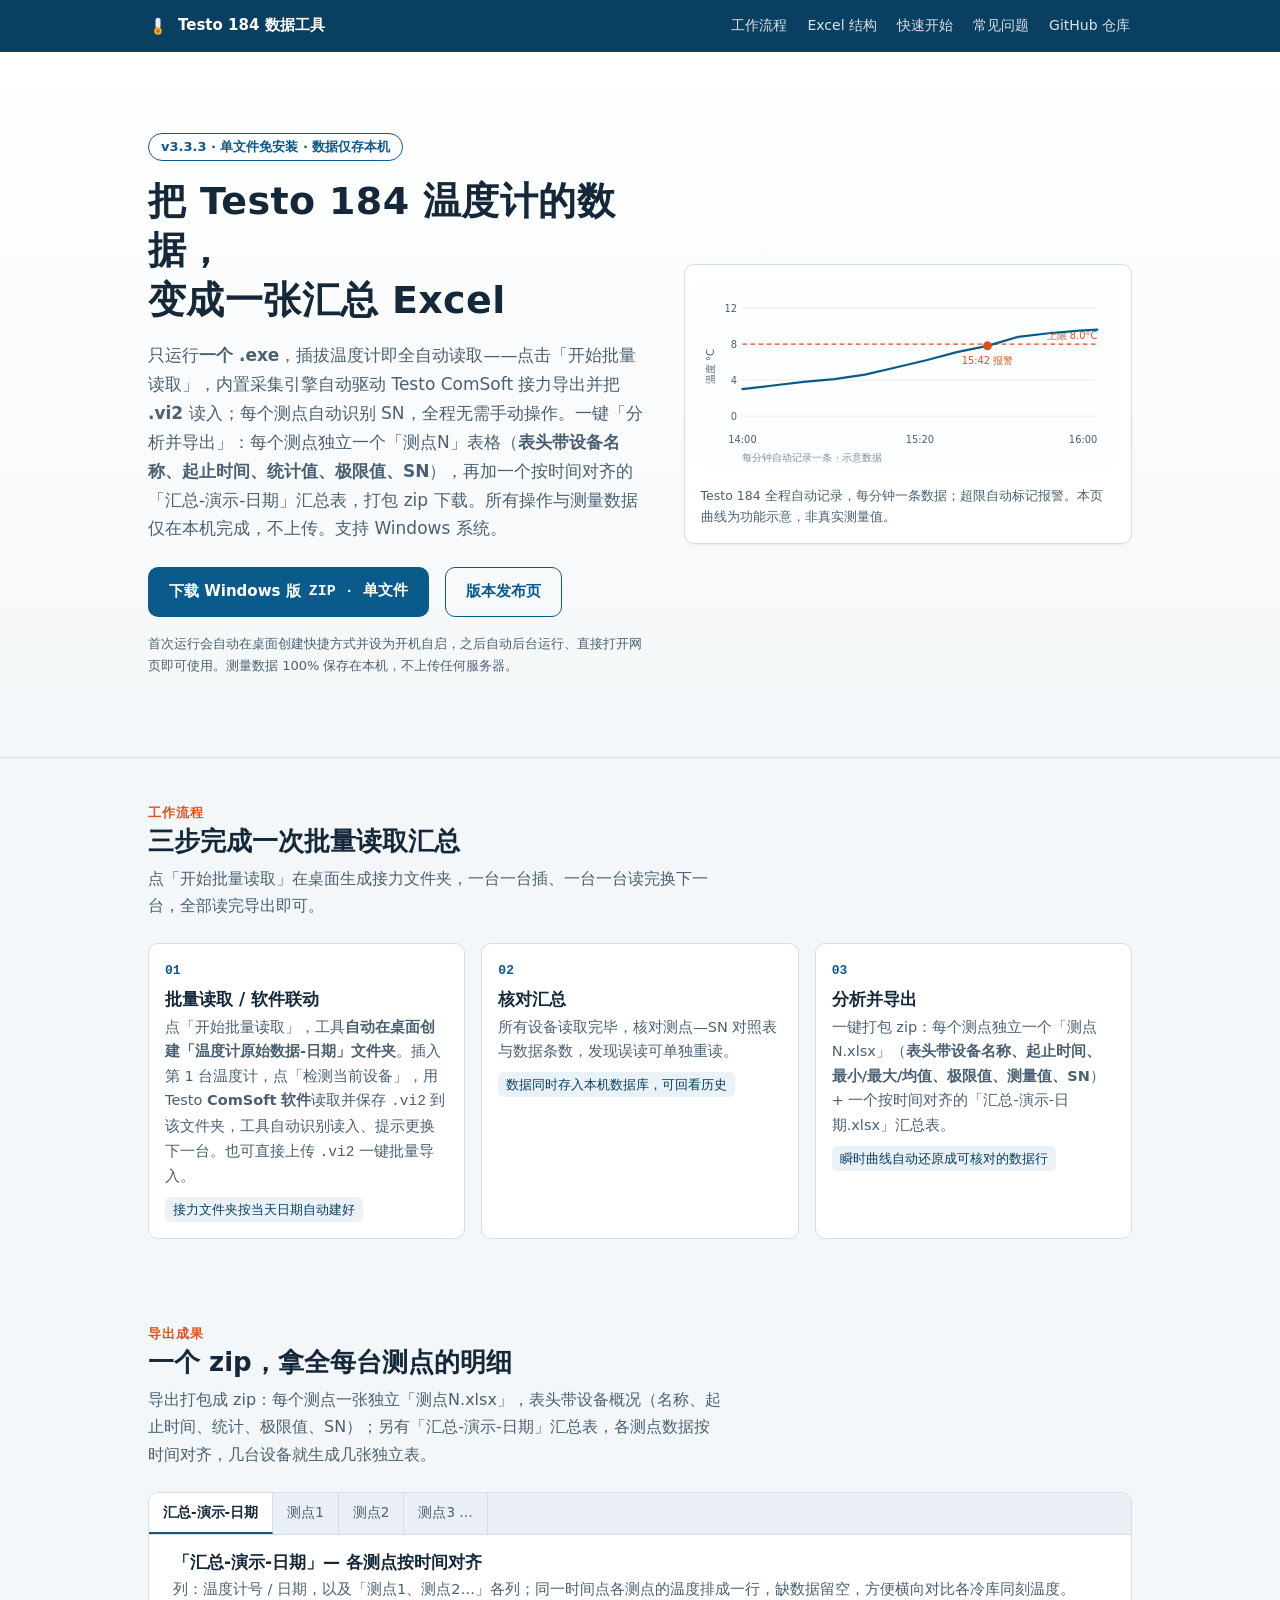
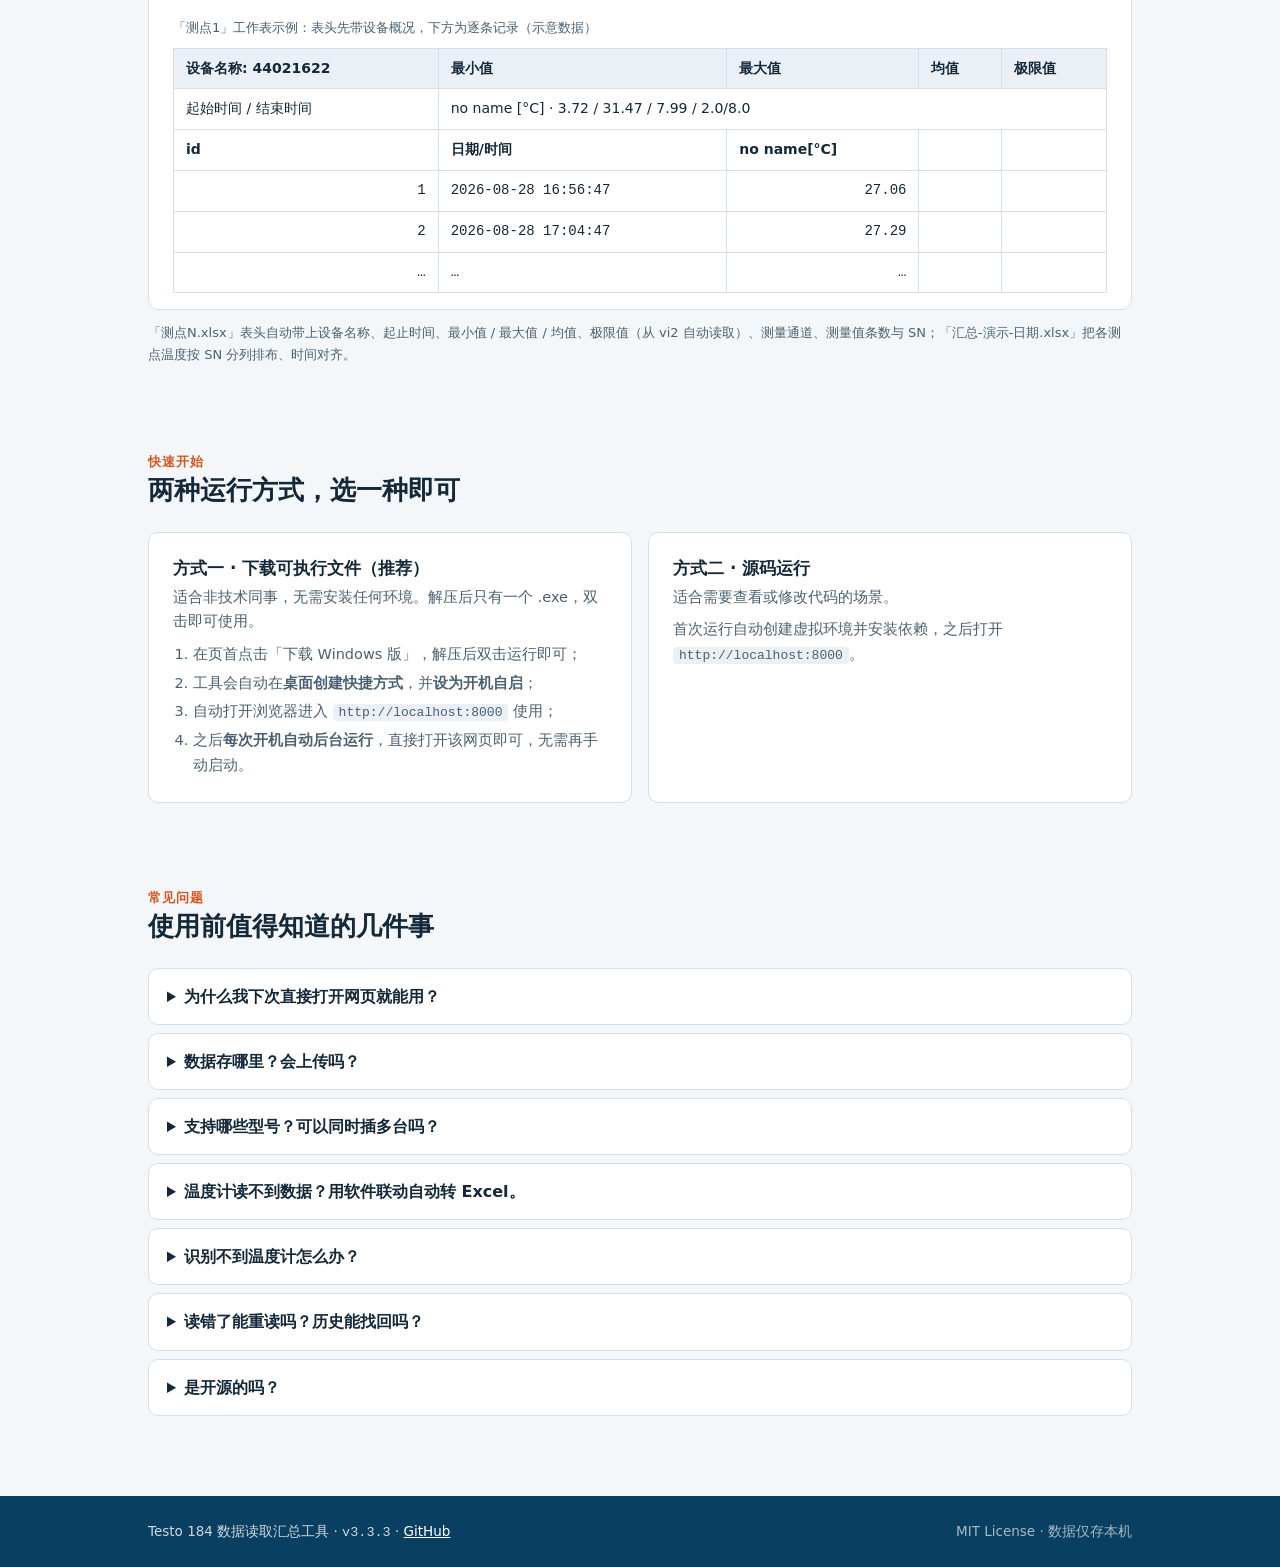
==== index.html @ 17f7fe5d "upd: 分享页 v3.3.3 修复自动读取列表为空" ====
<!doctype html>
<html lang="zh-CN">
<head>
<meta charset="UTF-8">
<meta name="viewport" content="width=device-width, initial-scale=1.0">
<title>Testo 184 数据读取汇总工具 · 下载与使用说明</title>
<style>
:root{
  --canvas:#F4F7F9;--surface:#FFFFFF;--ink:#14283A;--ink-2:#4A6072;--line:#D5DFE6;
  --brand:#0A5A8C;--brand-deep:#093F60;--accent:#D9531E;--on-brand:#FFFFFF;
  --mono:ui-monospace,SFMono-Regular,Menlo,Consolas,"Liberation Mono",monospace;
  --sans:system-ui,-apple-system,BlinkMacSystemFont,"Segoe UI","PingFang SC","Hiragino Sans GB","Microsoft YaHei",sans-serif;
  --radius:10px;--sp-1:8px;--sp-2:16px;--sp-3:24px;--sp-4:40px;
  --pad-x:clamp(16px,4vw,48px);--focus:#0A5A8C;
}
*{box-sizing:border-box}
html{scroll-behavior:smooth}
body{margin:0;background:var(--canvas);color:var(--ink);font-family:var(--sans);font-size:16px;line-height:1.7;-webkit-font-smoothing:antialiased;overflow-x:hidden}
a{color:var(--brand)}a:hover{color:var(--brand-deep)}
:focus-visible{outline:3px solid var(--focus);outline-offset:2px;border-radius:4px}
h1,h2,h3{line-height:1.3;margin:0}
h1{font-size:clamp(26px,4vw,38px);letter-spacing:.01em}
h2{font-size:clamp(20px,2.6vw,26px)}
h3{font-size:17px}
p{margin:0}
.num{font-variant-numeric:tabular-nums;font-family:var(--mono)}
.wrap{max-width:1080px;margin:0 auto;padding-left:var(--pad-x);padding-right:var(--pad-x)}
.topbar{background:var(--brand-deep);color:#fff}
.topbar .wrap{display:flex;align-items:center;justify-content:space-between;gap:var(--sp-2);padding-top:10px;padding-bottom:10px;flex-wrap:wrap}
.topbar .brand{display:flex;align-items:center;gap:10px;font-weight:700;font-size:15px}
.topbar nav{display:flex;gap:var(--sp-2);flex-wrap:wrap}
.topbar nav a{color:rgba(255,255,255,.85);text-decoration:none;font-size:14px;padding:4px 2px}
.topbar nav a:hover{color:#fff;text-decoration:underline}
.hero{background:linear-gradient(180deg,var(--surface),var(--canvas));border-bottom:1px solid var(--line)}
.hero .wrap{display:grid;grid-template-columns:minmax(0,1.05fr) minmax(0,.95fr);gap:var(--sp-4);align-items:center;padding-top:var(--sp-4);padding-bottom:var(--sp-4)}
.hero .tag{display:inline-block;font-size:13px;font-weight:600;color:var(--brand);border:1px solid var(--brand);border-radius:999px;padding:2px 12px;margin-bottom:var(--sp-2)}
.hero p.lead{color:var(--ink-2);font-size:17px;margin-top:var(--sp-2);max-width:34em}
.dl-row{display:flex;gap:var(--sp-2);flex-wrap:wrap;margin-top:var(--sp-3)}
.btn{display:inline-flex;align-items:center;gap:8px;text-decoration:none;font-weight:600;font-size:15px;border-radius:var(--radius);padding:11px 20px;border:1px solid transparent;transition:transform .15s ease,opacity .15s ease}
.btn:active{transform:translateY(1px)}
.btn-primary{background:var(--brand);color:#fff}.btn-primary:hover{background:var(--brand-deep);color:#fff}
.btn-ghost{border-color:var(--brand);color:var(--brand);background:transparent}.btn-ghost:hover{background:#E8F1F7}
.meta-note{margin-top:var(--sp-2);font-size:13px;color:var(--ink-2)}
.meta-note strong{color:var(--ink)}
figure.chart{margin:0;background:var(--surface);border:1px solid var(--line);border-radius:var(--radius);padding:var(--sp-2);box-shadow:0 1px 2px rgba(20,40,58,.06)}
figure.chart figcaption{font-size:12.5px;color:var(--ink-2);margin-top:6px}
section{padding-top:var(--sp-4);padding-bottom:var(--sp-4)}
.sec-head{max-width:36em;margin-bottom:var(--sp-3)}
.sec-head .kicker{font-size:13px;font-weight:700;letter-spacing:.08em;color:var(--accent);text-transform:uppercase}
.sec-head p{color:var(--ink-2);margin-top:6px}
.steps{display:grid;grid-template-columns:repeat(auto-fit,minmax(220px,1fr));gap:var(--sp-2);counter-reset:step}
.step{background:var(--surface);border:1px solid var(--line);border-radius:var(--radius);padding:var(--sp-2)}
.step::before{counter-increment:step;content:counter(step,decimal-leading-zero);font-family:var(--mono);font-size:13px;font-weight:700;color:var(--brand);display:block;margin-bottom:6px}
.step h3{margin-bottom:4px}.step p{font-size:14.5px;color:var(--ink-2)}
.step .hint{display:inline-block;margin-top:8px;font-size:12.5px;background:#EAF2F8;color:#093F60;border-radius:6px;padding:2px 8px}
.excel{background:var(--surface);border:1px solid var(--line);border-radius:var(--radius);overflow:hidden}
.excel .tabs{display:flex;flex-wrap:wrap;background:#EAF0F5;border-bottom:1px solid var(--line)}
.excel .tab{font-size:13.5px;padding:8px 14px;border-right:1px solid var(--line);color:var(--ink-2);white-space:nowrap}
.excel .tab.on{background:var(--surface);color:var(--ink);font-weight:700;border-bottom:2px solid var(--brand)}
.excel .body{padding:var(--sp-2) var(--sp-3);min-height:118px}
.excel .body h3{margin-bottom:4px}.excel .body p{font-size:14.5px;color:var(--ink-2)}
.tablewrap{overflow-x:auto;margin-top:var(--sp-2)}
table{border-collapse:collapse;width:100%;font-size:14px;background:var(--surface)}
caption{text-align:left;font-size:13px;color:var(--ink-2);padding-bottom:8px}
th,td{border:1px solid var(--line);padding:8px 12px;text-align:left;vertical-align:top}
thead th{background:#EAF0F5;font-weight:700}
td.n{font-family:var(--mono);font-variant-numeric:tabular-nums;text-align:right;white-space:nowrap}
tr.alarm td{background:#FDF1EA}
tr.alarm td.warn{color:var(--accent);font-weight:700}
.start{display:grid;grid-template-columns:repeat(auto-fit,minmax(300px,1fr));gap:var(--sp-2)}
.card{background:var(--surface);border:1px solid var(--line);border-radius:var(--radius);padding:var(--sp-3)}
.card h3{margin-bottom:6px}.card p{font-size:14.5px;color:var(--ink-2)}
.card ol{margin:var(--sp-1) 0 0;padding-left:20px;font-size:14.5px;color:var(--ink-2)}
.card ol li{margin-top:4px}
.card code{font-family:var(--mono);background:#EAF0F5;border-radius:4px;padding:1px 6px;font-size:13px}
pre{background:#0E2438;color:#DCE9F2;border-radius:8px;padding:14px 16px;font-family:var(--mono);font-size:13.5px;line-height:1.6;overflow-x:auto;margin:var(--sp-1) 0 0}
pre .c{color:#7FA3BC}pre .p{color:#F0B429}
details{background:var(--surface);border:1px solid var(--line);border-radius:var(--radius);margin-top:var(--sp-1)}
summary{cursor:pointer;font-weight:600;padding:14px 18px}
summary:hover{color:var(--brand)}
details[open] summary{border-bottom:1px solid var(--line)}
details .ans{padding:12px 18px 16px;font-size:14.5px;color:var(--ink-2)}
details .ans code{font-family:var(--mono);background:#EAF0F5;border-radius:4px;padding:1px 6px;font-size:13px}
footer{background:var(--brand-deep);color:rgba(255,255,255,.8);margin-top:var(--sp-4)}
footer .wrap{padding-top:var(--sp-3);padding-bottom:var(--sp-3);display:flex;justify-content:space-between;gap:var(--sp-2);flex-wrap:wrap;font-size:13.5px}
footer a{color:#fff}
footer .lic{opacity:.8}
@media (max-width:860px){.hero .wrap{grid-template-columns:1fr}figure.chart{order:-1}}
@media print{body{background:#fff}.topbar,footer{background:#fff;color:#000;border-bottom:1px solid #ccc}.topbar nav{display:none}.btn{border:1px solid #333;color:#000}pre{background:#f2f2f2;color:#000}a{color:#000;text-decoration:none}section{padding:12px 0}}
@media (prefers-reduced-motion:reduce){*{transition:none!important;scroll-behavior:auto!important}}
</style>
</head>
<body>

<header class="topbar">
  <div class="wrap">
    <div class="brand">
      <svg width="20" height="20" viewBox="0 0 24 24" fill="none" aria-hidden="true">
        <rect x="9" y="2" width="6" height="13" rx="3" fill="#fff" opacity=".9"/>
        <circle cx="12" cy="18" r="4.5" fill="#f0b429"/><circle cx="12" cy="18" r="2" fill="#d9531e"/>
      </svg>
      Testo 184 数据工具
    </div>
    <nav aria-label="页面导航">
      <a href="#workflow">工作流程</a><a href="#excel">Excel 结构</a><a href="#start">快速开始</a>
      <a href="#faq">常见问题</a>
      <a href="https://github.com/makacy-999/testo184-data-tool" target="_blank" rel="noopener noreferrer">GitHub 仓库</a>
    </nav>
  </div>
</header>

<main>
  <section class="hero" aria-labelledby="main-title">
    <div class="wrap">
      <div>
        <span class="tag">v3.3.3 · 单文件免安装 · 数据仅存本机</span>
        <h1 id="main-title">把 Testo 184 温度计的数据，<br>变成一张汇总 Excel</h1>
        <p class="lead">只运行<b>一个 .exe</b>，插拔温度计即全自动读取——点击「开始批量读取」，内置采集引擎自动驱动 Testo ComSoft 接力导出并把 <b>.vi2</b> 读入；每个测点自动识别 SN，全程无需手动操作。一键「分析并导出」：每个测点独立一个「测点N」表格（<b>表头带设备名称、起止时间、统计值、极限值、SN</b>），再加一个按时间对齐的「汇总-演示-日期」汇总表，打包 zip 下载。所有操作与测量数据仅在本机完成，不上传。支持 Windows 系统。</p>
        <div class="dl-row">
          <a class="btn btn-primary" href="https://github.com/makacy-999/testo184-data-tool/releases/download/v3.3.0/Testo184Tool-Windows-v3.3.3.zip" target="_blank" rel="noopener noreferrer">下载 Windows 版 <span class="num">ZIP · 单文件</span></a>
          <a class="btn btn-ghost" href="https://github.com/makacy-999/testo184-data-tool/releases/tag/v3.3.3" target="_blank" rel="noopener noreferrer">版本发布页</a>
        </div>
        <p class="meta-note">首次运行会自动在桌面创建快捷方式并设为开机自启，之后自动后台运行、直接打开网页即可使用。测量数据 100% 保存在本机，不上传任何服务器。</p>
      </div>
      <figure class="chart">
        <svg viewBox="0 0 460 210" width="100%" role="img" aria-labelledby="chart-t chart-d">
          <title id="chart-t">逐分钟温度记录示意曲线</title>
          <desc id="chart-d">示意图：温度计每分钟记录一条数据，曲线在 15:42 超过上限 8°C 触发报警标记。非真实测量数据。</desc>
          <rect x="0" y="0" width="460" height="210" fill="#FDFEFF" rx="8"/>
          <g stroke="#E3EBF1" stroke-width="1">
            <line x1="46" y1="30" x2="440" y2="30"/><line x1="46" y1="70" x2="440" y2="70"/>
            <line x1="46" y1="110" x2="440" y2="110"/><line x1="46" y1="150" x2="440" y2="150"/>
          </g>
          <line x1="46" y1="70" x2="440" y2="70" stroke="#D9531E" stroke-width="1.5" stroke-dasharray="5 4"/>
          <text x="440" y="64" font-size="11" fill="#D9531E" text-anchor="end">上限 8.0°C</text>
          <polyline fill="none" stroke="#0A5A8C" stroke-width="2.5" stroke-linejoin="round" stroke-linecap="round"
            points="46,120 80,116 114,112 148,109 182,104 216,96 250,88 284,79 318,72 352,62 386,58 420,55 440,54"/>
          <circle cx="318" cy="72" r="5" fill="#D9531E"/>
          <text x="318" y="92" font-size="11" fill="#D9531E" text-anchor="middle">15:42 报警</text>
          <g font-size="11" fill="#4A6072">
            <text x="40" y="34" text-anchor="end">12</text><text x="40" y="74" text-anchor="end">8</text>
            <text x="40" y="114" text-anchor="end">4</text><text x="40" y="154" text-anchor="end">0</text>
            <text x="46" y="180" text-anchor="middle">14:00</text>
            <text x="243" y="180" text-anchor="middle">15:20</text>
            <text x="440" y="180" text-anchor="end">16:00</text>
            <text x="14" y="95" transform="rotate(-90 14 95)" text-anchor="middle">温度 °C</text>
          </g>
          <text x="46" y="200" font-size="11.5" fill="#7A8FA0">每分钟自动记录一条 · 示意数据</text>
        </svg>
        <figcaption>Testo 184 全程自动记录，每分钟一条数据；超限自动标记报警。本页曲线为功能示意，非真实测量值。</figcaption>
      </figure>
    </div>
  </section>

  <section id="workflow" aria-labelledby="wf-title">
    <div class="wrap">
      <div class="sec-head">
        <span class="kicker">工作流程</span>
        <h2 id="wf-title">三步完成一次批量读取汇总</h2>
        <p>点「开始批量读取」在桌面生成接力文件夹，一台一台插、一台一台读完换下一台，全部读完导出即可。</p>
      </div>
      <div class="steps">
        <div class="step"><h3>批量读取 / 软件联动</h3><p>点「开始批量读取」，工具<b>自动在桌面创建「温度计原始数据-日期」文件夹</b>。插入第 1 台温度计，点「检测当前设备」，用 Testo <b>ComSoft 软件</b>读取并保存 <code>.vi2</code> 到该文件夹，工具自动识别读入、提示更换下一台。也可直接上传 <code>.vi2</code> 一键批量导入。</p><span class="hint">接力文件夹按当天日期自动建好</span></div>
        <div class="step"><h3>核对汇总</h3><p>所有设备读取完毕，核对测点—SN 对照表与数据条数，发现误读可单独重读。</p><span class="hint">数据同时存入本机数据库，可回看历史</span></div>
        <div class="step"><h3>分析并导出</h3><p>一键打包 zip：每个测点独立一个「测点N.xlsx」（<b>表头带设备名称、起止时间、最小/最大/均值、极限值、测量值、SN</b>）+ 一个按时间对齐的「汇总-演示-日期.xlsx」汇总表。</p><span class="hint">瞬时曲线自动还原成可核对的数据行</span></div>
      </div>
    </div>
  </section>

  <section id="excel" aria-labelledby="ex-title">
    <div class="wrap">
      <div class="sec-head">
        <span class="kicker">导出成果</span>
        <h2 id="ex-title">一个 zip，拿全每台测点的明细</h2>
        <p>导出打包成 zip：每个测点一张独立「测点N.xlsx」，表头带设备概况（名称、起止时间、统计、极限值、SN）；另有「汇总-演示-日期」汇总表，各测点数据按时间对齐，几台设备就生成几张独立表。</p>
      </div>
      <div class="excel">
        <div class="tabs" role="tablist" aria-label="导出结构示意">
          <span class="tab on">汇总-演示-日期</span><span class="tab">测点1</span><span class="tab">测点2</span><span class="tab">测点3 …</span>
        </div>
        <div class="body" aria-live="polite">
          <h3 id="sheet-desc">「汇总-演示-日期」— 各测点按时间对齐</h3>
          <p id="sheet-p">列：温度计号 / 日期，以及「测点1、测点2…」各列；同一时间点各测点的温度排成一行，缺数据留空，方便横向对比各冷库同刻温度。</p>
          <div class="tablewrap">
            <table>
              <caption>「测点1」工作表示例：表头先带设备概况，下方为逐条记录（示意数据）</caption>
              <thead><tr><th scope="col">设备名称: 44021622</th><th scope="col">最小值</th><th scope="col">最大值</th><th scope="col">均值</th><th scope="col">极限值</th></tr></thead>
              <tbody>
                <tr><td>起始时间 / 结束时间</td><td colspan="4">no name [°C] · 3.72 / 31.47 / 7.99 / 2.0/8.0</td></tr>
                <tr><th scope="col">id</th><th scope="col">日期/时间</th><th scope="col">no name[°C]</th><th></th><th></th></tr>
                <tr><td class="n">1</td><td class="num">2026-08-28 16:56:47</td><td class="n">27.06</td><td></td><td></td></tr>
                <tr><td class="n">2</td><td class="num">2026-08-28 17:04:47</td><td class="n">27.29</td><td></td><td></td></tr>
                <tr><td class="n">…</td><td class="num">…</td><td class="n">…</td><td></td><td></td></tr>
              </tbody>
            </table>
          </div>
        </div>
      </div>
      <p class="meta-note" style="margin-top:12px">「测点N.xlsx」表头自动带上设备名称、起止时间、最小值 / 最大值 / 均值、极限值（从 vi2 自动读取）、测量通道、测量值条数与 SN；「汇总-演示-日期.xlsx」把各测点温度按 SN 分列排布、时间对齐。</p>
    </div>
  </section>

  <section id="start" aria-labelledby="st-title">
    <div class="wrap">
      <div class="sec-head"><span class="kicker">快速开始</span><h2 id="st-title">两种运行方式，选一种即可</h2></div>
      <div class="start">
        <div class="card">
          <h3>方式一 · 下载可执行文件（推荐）</h3>
          <p>适合非技术同事，无需安装任何环境。解压后只有一个 .exe，双击即可使用。</p>
          <ol>
            <li>在页首点击「下载 Windows 版」，解压后双击运行即可；</li>
            <li>工具会自动在<b>桌面创建快捷方式</b>，并<b>设为开机自启</b>；</li>
            <li>自动打开浏览器进入 <code>http://localhost:8000</code> 使用；</li>
            <li>之后<b>每次开机自动后台运行</b>，直接打开该网页即可，无需再手动启动。</li>
          </ol>
        </div>
        <div class="card">
          <h3>方式二 · 源码运行</h3>
          <p>适合需要查看或修改代码的场景。</p>
          
          <p style="margin-top:8px">首次运行自动创建虚拟环境并安装依赖，之后打开 <code>http://localhost:8000</code>。</p>
        </div>
      </div>
    </div>
  </section>

  <section id="faq" aria-labelledby="faq-title">
    <div class="wrap">
      <div class="sec-head"><span class="kicker">常见问题</span><h2 id="faq-title">使用前值得知道的几件事</h2></div>
      <details><summary>为什么我下次直接打开网页就能用？</summary><div class="ans">首次双击运行时，工具会自动在你的<b>桌面创建快捷方式</b>，并<b>注册为开机自启</b>。之后每次开机它都在后台自动运行（不弹窗、不干扰），你只需在浏览器打开 <code>http://localhost:8000</code> 就能直接使用，无需再手动启动。若想彻底停用自启，在桌面图标右键 → 打开所在位置删除，再到「任务管理器 → 启动」里禁用该项即可。</div></details>
      <details><summary>数据存哪里？会上传吗？</summary><div class="ans">全部保存在你电脑上的本地数据库（程序目录的 <code>data</code> 子目录），不经过任何服务器。导出的 Excel 也只生成在本机，由你自己分发。</div></details>
      <details><summary>支持哪些型号？可以同时插多台吗？</summary><div class="ans">当前版本针对 <strong>Testo 184</strong> 系列设计。读取方式为逐台插入：插一台读一台，读完提示更换下一台——这样测点与设备 SN 的对应关系最可靠，也避免 USB Hub 供电不足导致读数失败。</div></details>
      <details><summary>温度计读不到数据？用软件联动自动转 Excel。</summary><div class="ans">部分 Testo 184 固件的完整数据需官方软件读取。工具已内置<b>全自动采集</b>：点「开始批量读取」（若尚未设置，首次先点「⚙ 设置 Comfort Software 路径」选择电脑上的 <code>cc4.exe</code>），工具便在内置后台自动驱动 Testo ComSoft 接力导出 <code>.vi2</code>；此后你只需<b>依次插拔每一台温度计</b>，工具每隔几秒自动扫描接力文件夹，把新导出的测点自动读入（自动识别 SN、极限值、采样间隔、起止时间），无需任何手动操作。插完所有温度计，点「进入下一环节 → 分析导出」即可得到 Excel。也可直接把温度计 U 盘或本机的 <code>.vi2</code> 文件批量上传导入；导出时每个测点独立一张「测点N」表，表头自动带设备概况与极限值。</div></details>
<details><summary>识别不到温度计怎么办？</summary><div class="ans">点击「扫描 USB 设备」前先确认设备指示灯亮起；如仍无法识别，换个 USB 口或转接头再扫。接入后系统会把设备识别为一个移动磁盘。</div></details>
      <details><summary>读错了能重读吗？历史能找回吗？</summary><div class="ans">可以。读取确认前可放弃重插；确认后发现错误，可在会话中删除该测点重读。所有历史会话保存在本机数据库，打开应用即可切换查看。</div></details>
      <details><summary>是开源的吗？</summary><div class="ans">是，采用 MIT 协议开源，源码与更新发布在 <a href="https://github.com/makacy-999/testo184-data-tool" target="_blank" rel="noopener noreferrer">GitHub 仓库</a>。</div></details>
    </div>
  </section>
</main>

<footer>
  <div class="wrap">
    <div>Testo 184 数据读取汇总工具 · <span class="num">v3.3.3</span> · <a href="https://github.com/makacy-999/testo184-data-tool" target="_blank" rel="noopener noreferrer">GitHub</a></div>
    <div class="lic">MIT License · 数据仅存本机</div>
  </div>
</footer>

<script>
(function(){try{
  document.querySelectorAll('a[href^="#"]').forEach(function(a){a.addEventListener('click',function(e){var id=this.getAttribute('href').slice(1),t=document.getElementById(id);if(t){e.preventDefault();t.scrollIntoView({behavior:'smooth',block:'start'});}});});
  var desc={
    '汇总-演示-日期':['「汇总-演示-日期」— 各测点按时间对齐','列：温度计号 / 日期，以及「测点1、测点2…」各列；同一时间点各测点温度排成一行，缺数据留空，方便横向对比。'],
    '测点1':['「测点1.xlsx」— 该设备的记录表','表头带设备名称、起止时间、最小/最大/均值、极限值、测量通道、测量值、SN；下方是逐条 id + 日期/时间 + 温度记录。'],
    '测点2':['「测点2.xlsx」— 与测点1 结构完全一致','每台设备一张独立表，发现数据这段时间与批号对应一目了然。'],
    '测点3 …':['测点数量不限','有几个 .vi2 文件就生成几张独立表，表名按「测点N」自动命名。']
  };
  var tabs=document.querySelectorAll('.excel .tab'),h=document.getElementById('sheet-desc'),p=document.getElementById('sheet-p');
  tabs.forEach(function(t){t.style.cursor='pointer';t.addEventListener('click',function(){var d=desc[t.textContent.trim()];if(!d||!h||!p)return;tabs.forEach(function(x){x.classList.remove('on');});t.classList.add('on');h.textContent=d[0];p.textContent=d[1];});});
}catch(e){}})();
</script>
</body>
</html>
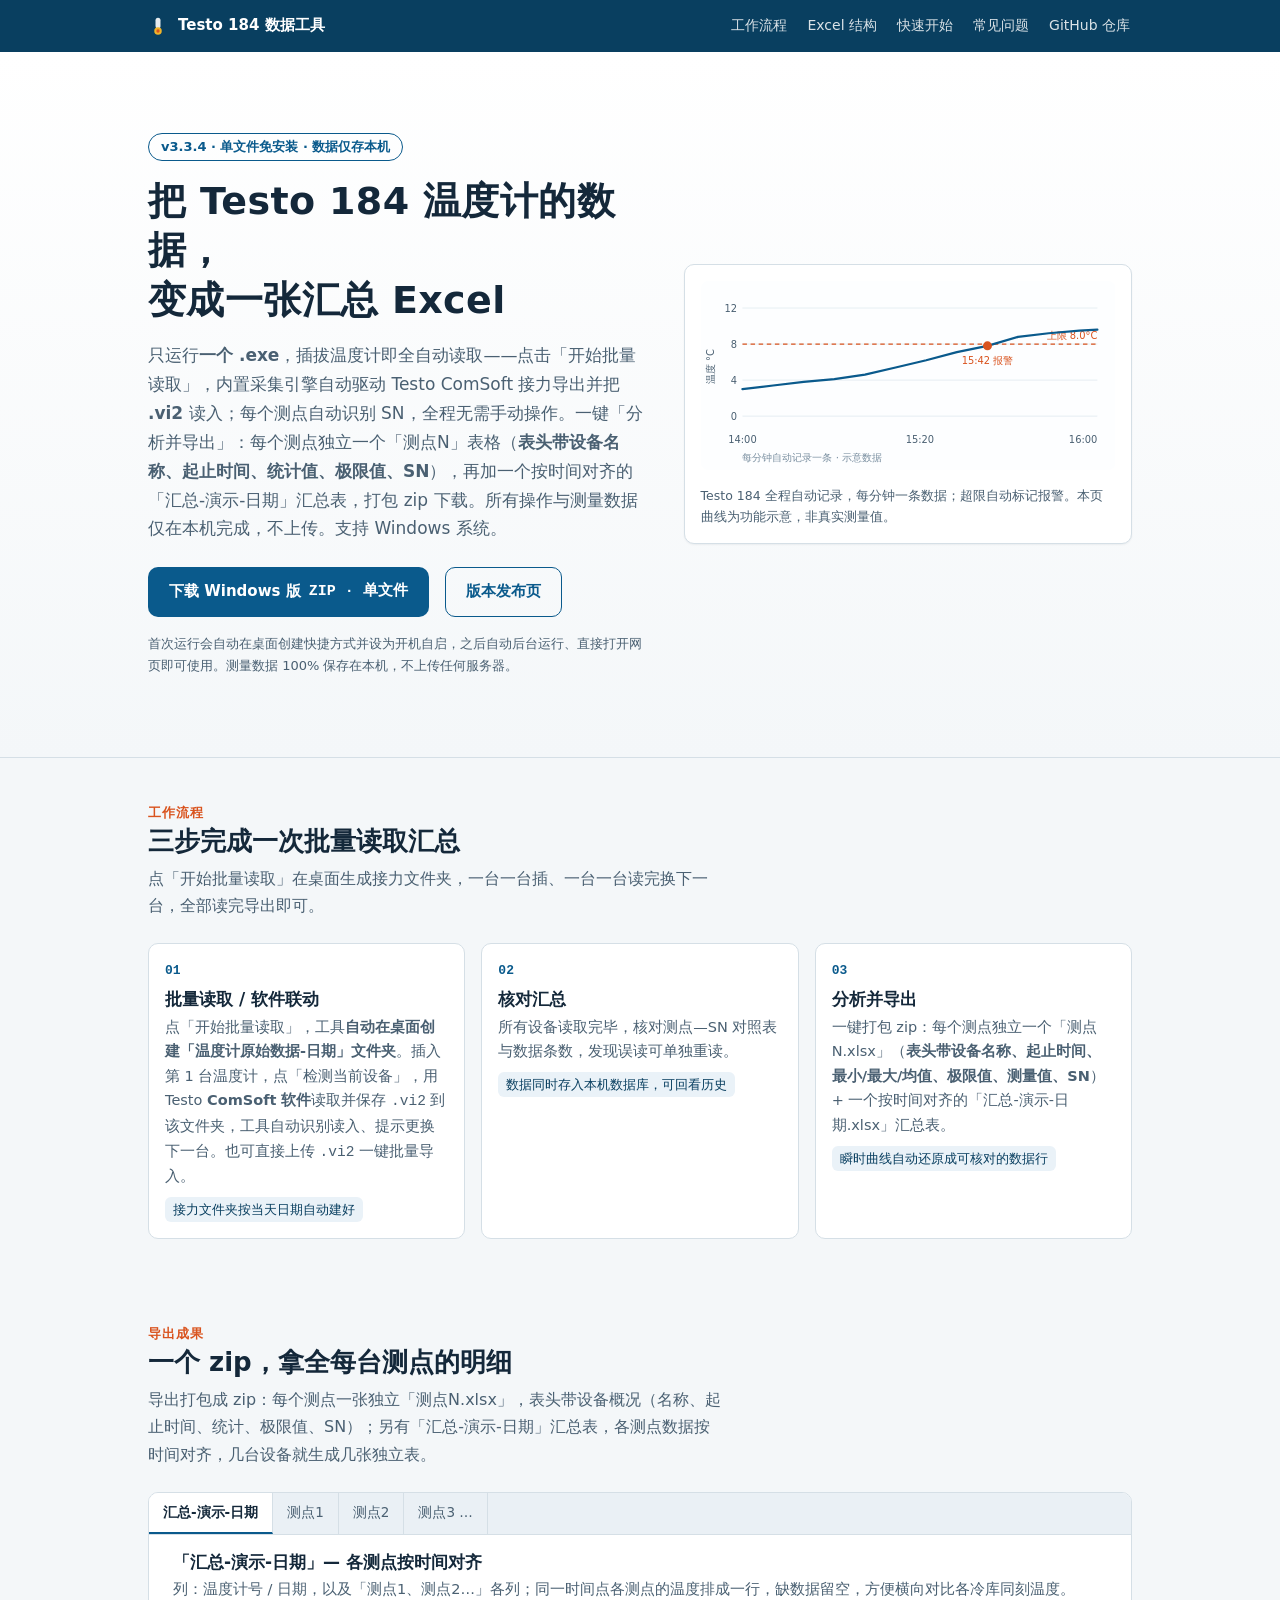
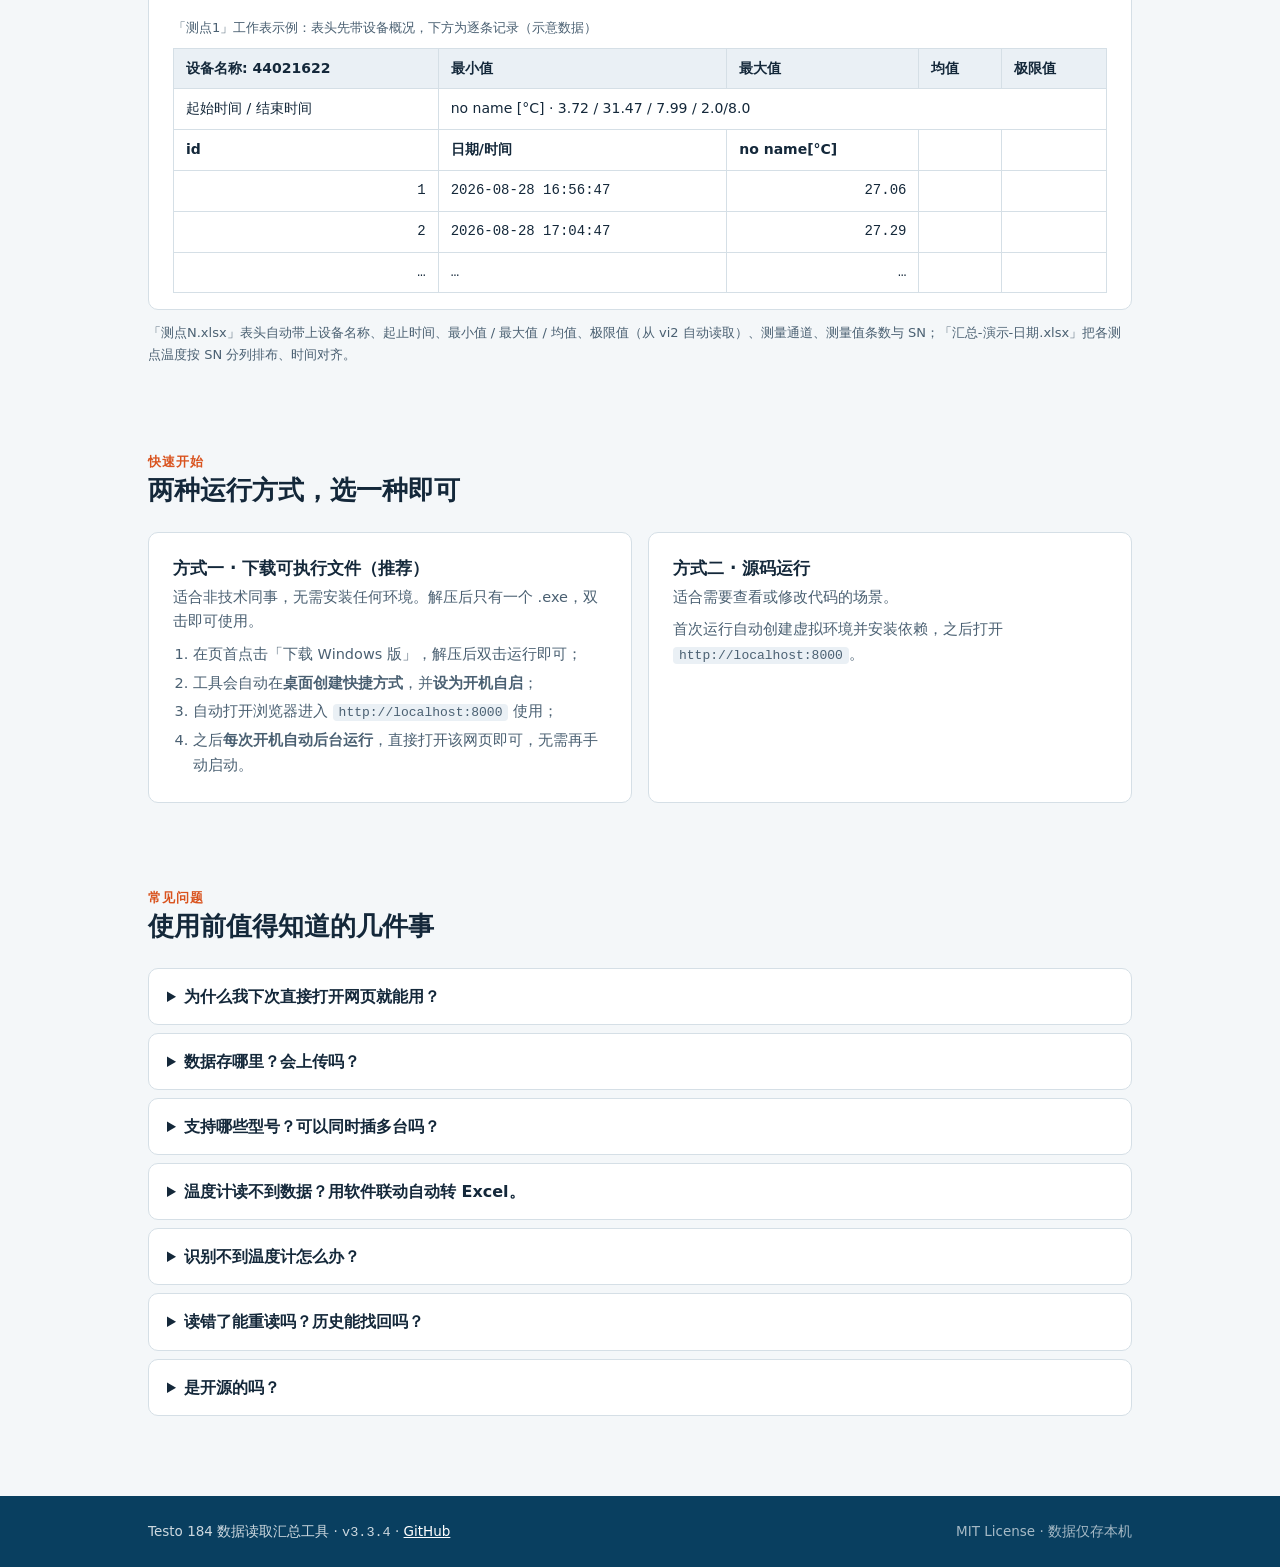
==== commit f29daaf8: "upd: 分享页 v3.3.4 修复采集引擎UIA依赖" ====
--- a/index.html
+++ b/index.html
@@ -113,12 +113,12 @@
   <section class="hero" aria-labelledby="main-title">
     <div class="wrap">
       <div>
-        <span class="tag">v3.3.3 · 单文件免安装 · 数据仅存本机</span>
+        <span class="tag">v3.3.4 · 单文件免安装 · 数据仅存本机</span>
         <h1 id="main-title">把 Testo 184 温度计的数据，<br>变成一张汇总 Excel</h1>
         <p class="lead">只运行<b>一个 .exe</b>，插拔温度计即全自动读取——点击「开始批量读取」，内置采集引擎自动驱动 Testo ComSoft 接力导出并把 <b>.vi2</b> 读入；每个测点自动识别 SN，全程无需手动操作。一键「分析并导出」：每个测点独立一个「测点N」表格（<b>表头带设备名称、起止时间、统计值、极限值、SN</b>），再加一个按时间对齐的「汇总-演示-日期」汇总表，打包 zip 下载。所有操作与测量数据仅在本机完成，不上传。支持 Windows 系统。</p>
         <div class="dl-row">
-          <a class="btn btn-primary" href="https://github.com/makacy-999/testo184-data-tool/releases/download/v3.3.0/Testo184Tool-Windows-v3.3.3.zip" target="_blank" rel="noopener noreferrer">下载 Windows 版 <span class="num">ZIP · 单文件</span></a>
-          <a class="btn btn-ghost" href="https://github.com/makacy-999/testo184-data-tool/releases/tag/v3.3.3" target="_blank" rel="noopener noreferrer">版本发布页</a>
+          <a class="btn btn-primary" href="https://github.com/makacy-999/testo184-data-tool/releases/download/v3.3.0/Testo184Tool-Windows-v3.3.4.zip" target="_blank" rel="noopener noreferrer">下载 Windows 版 <span class="num">ZIP · 单文件</span></a>
+          <a class="btn btn-ghost" href="https://github.com/makacy-999/testo184-data-tool/releases/tag/v3.3.4" target="_blank" rel="noopener noreferrer">版本发布页</a>
         </div>
         <p class="meta-note">首次运行会自动在桌面创建快捷方式并设为开机自启，之后自动后台运行、直接打开网页即可使用。测量数据 100% 保存在本机，不上传任何服务器。</p>
       </div>
@@ -240,7 +240,7 @@
 
 <footer>
   <div class="wrap">
-    <div>Testo 184 数据读取汇总工具 · <span class="num">v3.3.3</span> · <a href="https://github.com/makacy-999/testo184-data-tool" target="_blank" rel="noopener noreferrer">GitHub</a></div>
+    <div>Testo 184 数据读取汇总工具 · <span class="num">v3.3.4</span> · <a href="https://github.com/makacy-999/testo184-data-tool" target="_blank" rel="noopener noreferrer">GitHub</a></div>
     <div class="lic">MIT License · 数据仅存本机</div>
   </div>
 </footer>
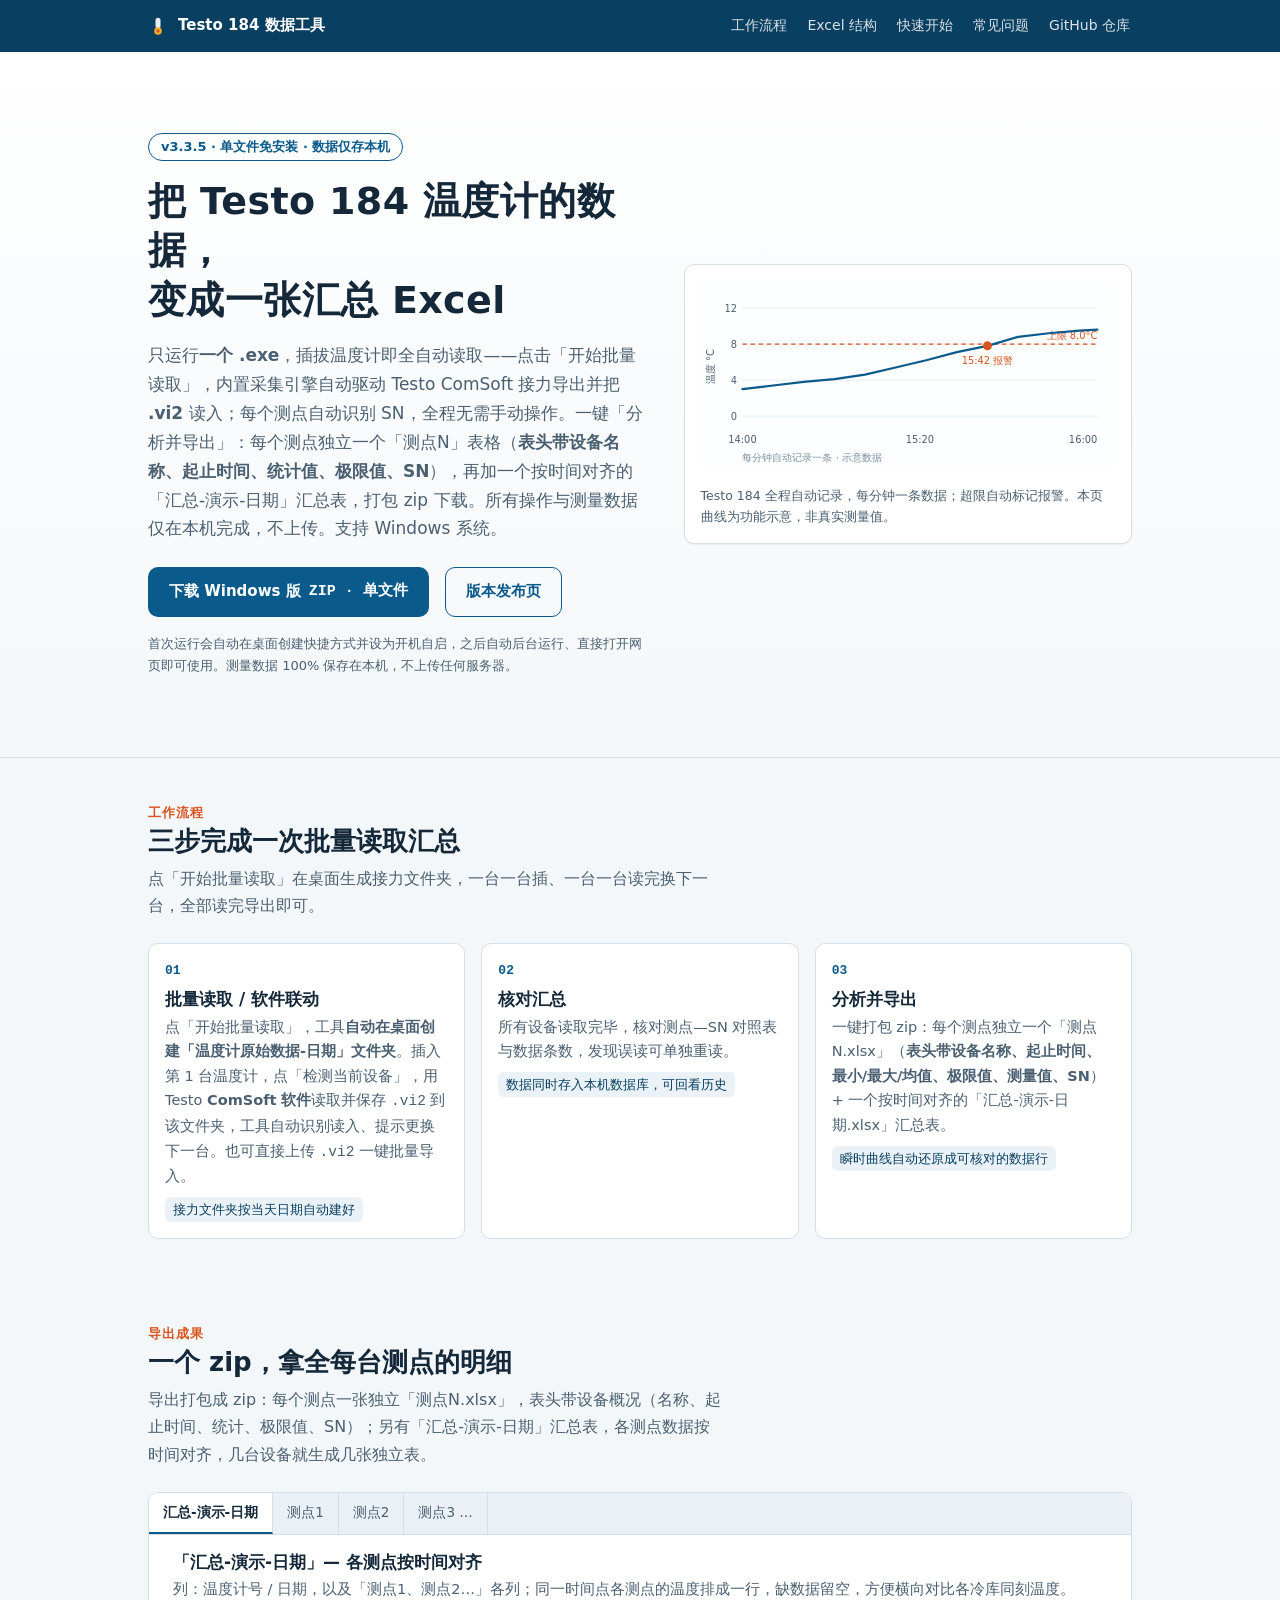
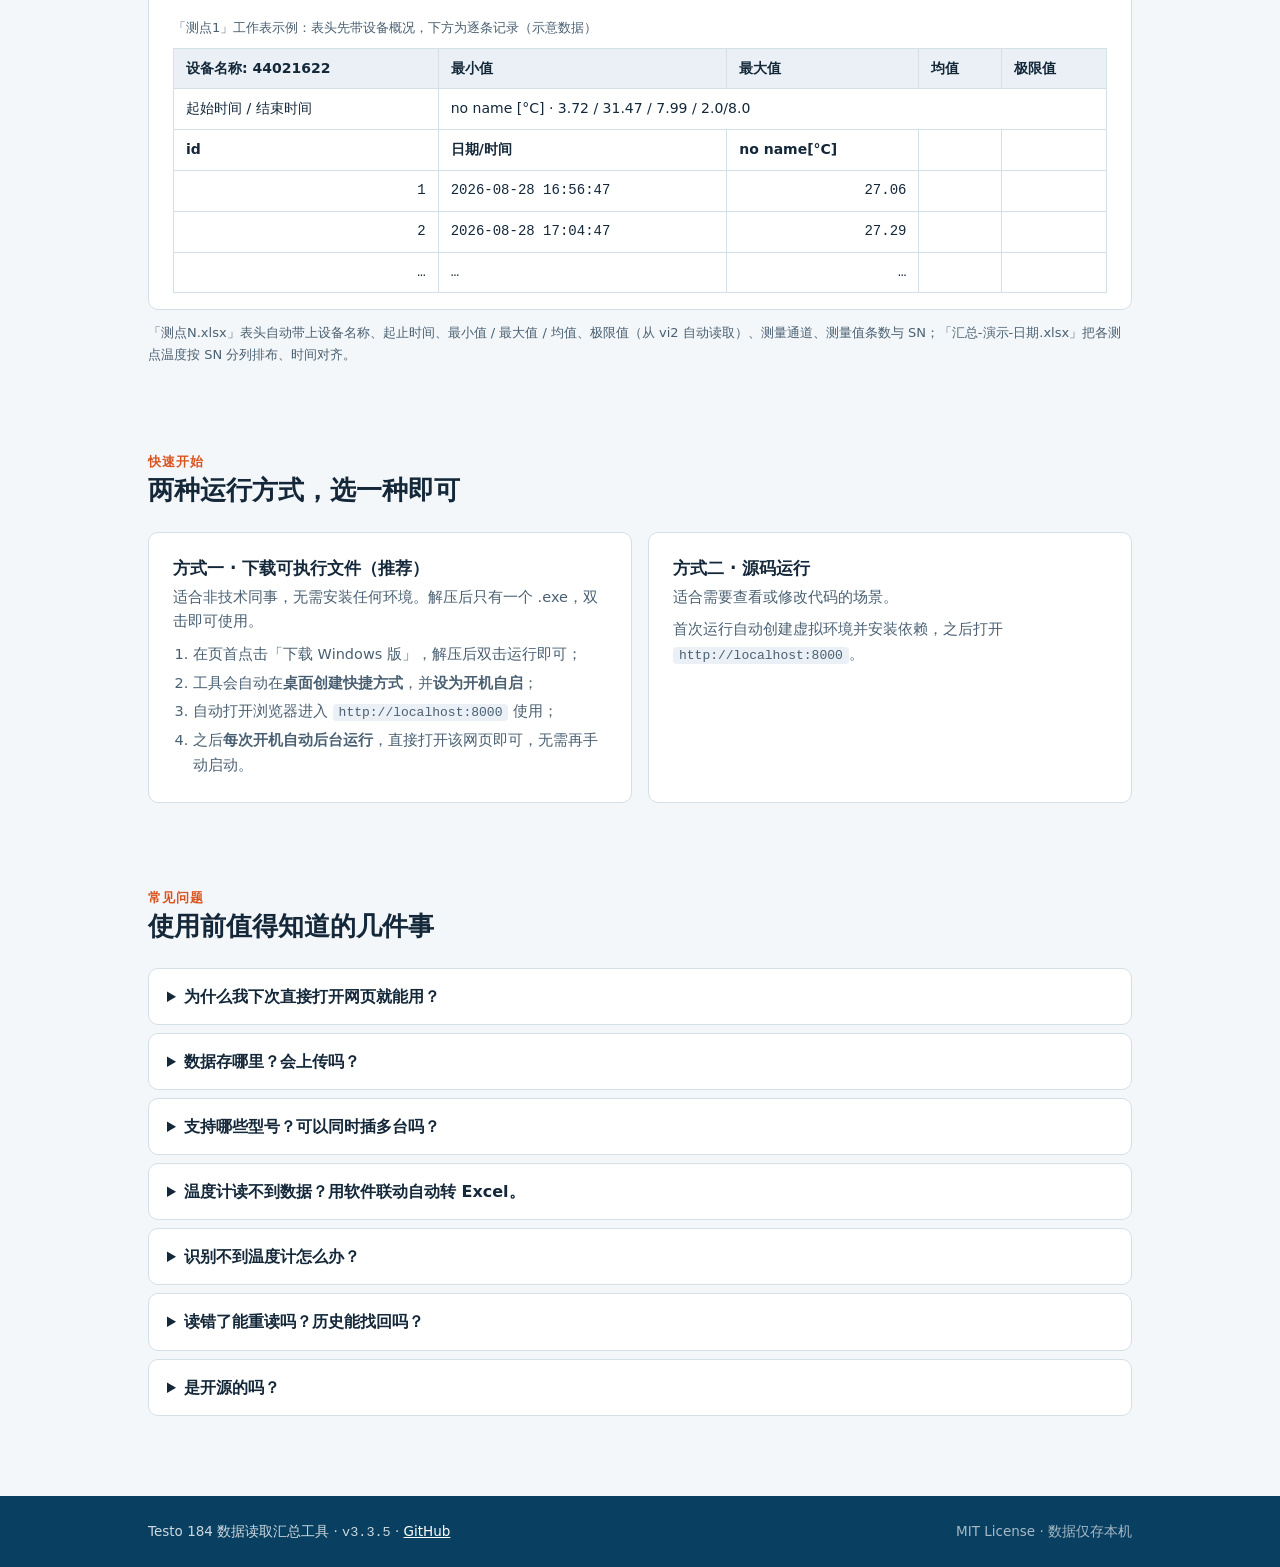
==== commit e5735c50: "upd: 分享页 v3.3.5 ComSoft最小化运行" ====
--- a/index.html
+++ b/index.html
@@ -113,12 +113,12 @@
   <section class="hero" aria-labelledby="main-title">
     <div class="wrap">
       <div>
-        <span class="tag">v3.3.4 · 单文件免安装 · 数据仅存本机</span>
+        <span class="tag">v3.3.5 · 单文件免安装 · 数据仅存本机</span>
         <h1 id="main-title">把 Testo 184 温度计的数据，<br>变成一张汇总 Excel</h1>
         <p class="lead">只运行<b>一个 .exe</b>，插拔温度计即全自动读取——点击「开始批量读取」，内置采集引擎自动驱动 Testo ComSoft 接力导出并把 <b>.vi2</b> 读入；每个测点自动识别 SN，全程无需手动操作。一键「分析并导出」：每个测点独立一个「测点N」表格（<b>表头带设备名称、起止时间、统计值、极限值、SN</b>），再加一个按时间对齐的「汇总-演示-日期」汇总表，打包 zip 下载。所有操作与测量数据仅在本机完成，不上传。支持 Windows 系统。</p>
         <div class="dl-row">
-          <a class="btn btn-primary" href="https://github.com/makacy-999/testo184-data-tool/releases/download/v3.3.0/Testo184Tool-Windows-v3.3.4.zip" target="_blank" rel="noopener noreferrer">下载 Windows 版 <span class="num">ZIP · 单文件</span></a>
-          <a class="btn btn-ghost" href="https://github.com/makacy-999/testo184-data-tool/releases/tag/v3.3.4" target="_blank" rel="noopener noreferrer">版本发布页</a>
+          <a class="btn btn-primary" href="https://github.com/makacy-999/testo184-data-tool/releases/download/v3.3.0/Testo184Tool-Windows-v3.3.5.zip" target="_blank" rel="noopener noreferrer">下载 Windows 版 <span class="num">ZIP · 单文件</span></a>
+          <a class="btn btn-ghost" href="https://github.com/makacy-999/testo184-data-tool/releases/tag/v3.3.5" target="_blank" rel="noopener noreferrer">版本发布页</a>
         </div>
         <p class="meta-note">首次运行会自动在桌面创建快捷方式并设为开机自启，之后自动后台运行、直接打开网页即可使用。测量数据 100% 保存在本机，不上传任何服务器。</p>
       </div>
@@ -240,7 +240,7 @@
 
 <footer>
   <div class="wrap">
-    <div>Testo 184 数据读取汇总工具 · <span class="num">v3.3.4</span> · <a href="https://github.com/makacy-999/testo184-data-tool" target="_blank" rel="noopener noreferrer">GitHub</a></div>
+    <div>Testo 184 数据读取汇总工具 · <span class="num">v3.3.5</span> · <a href="https://github.com/makacy-999/testo184-data-tool" target="_blank" rel="noopener noreferrer">GitHub</a></div>
     <div class="lic">MIT License · 数据仅存本机</div>
   </div>
 </footer>
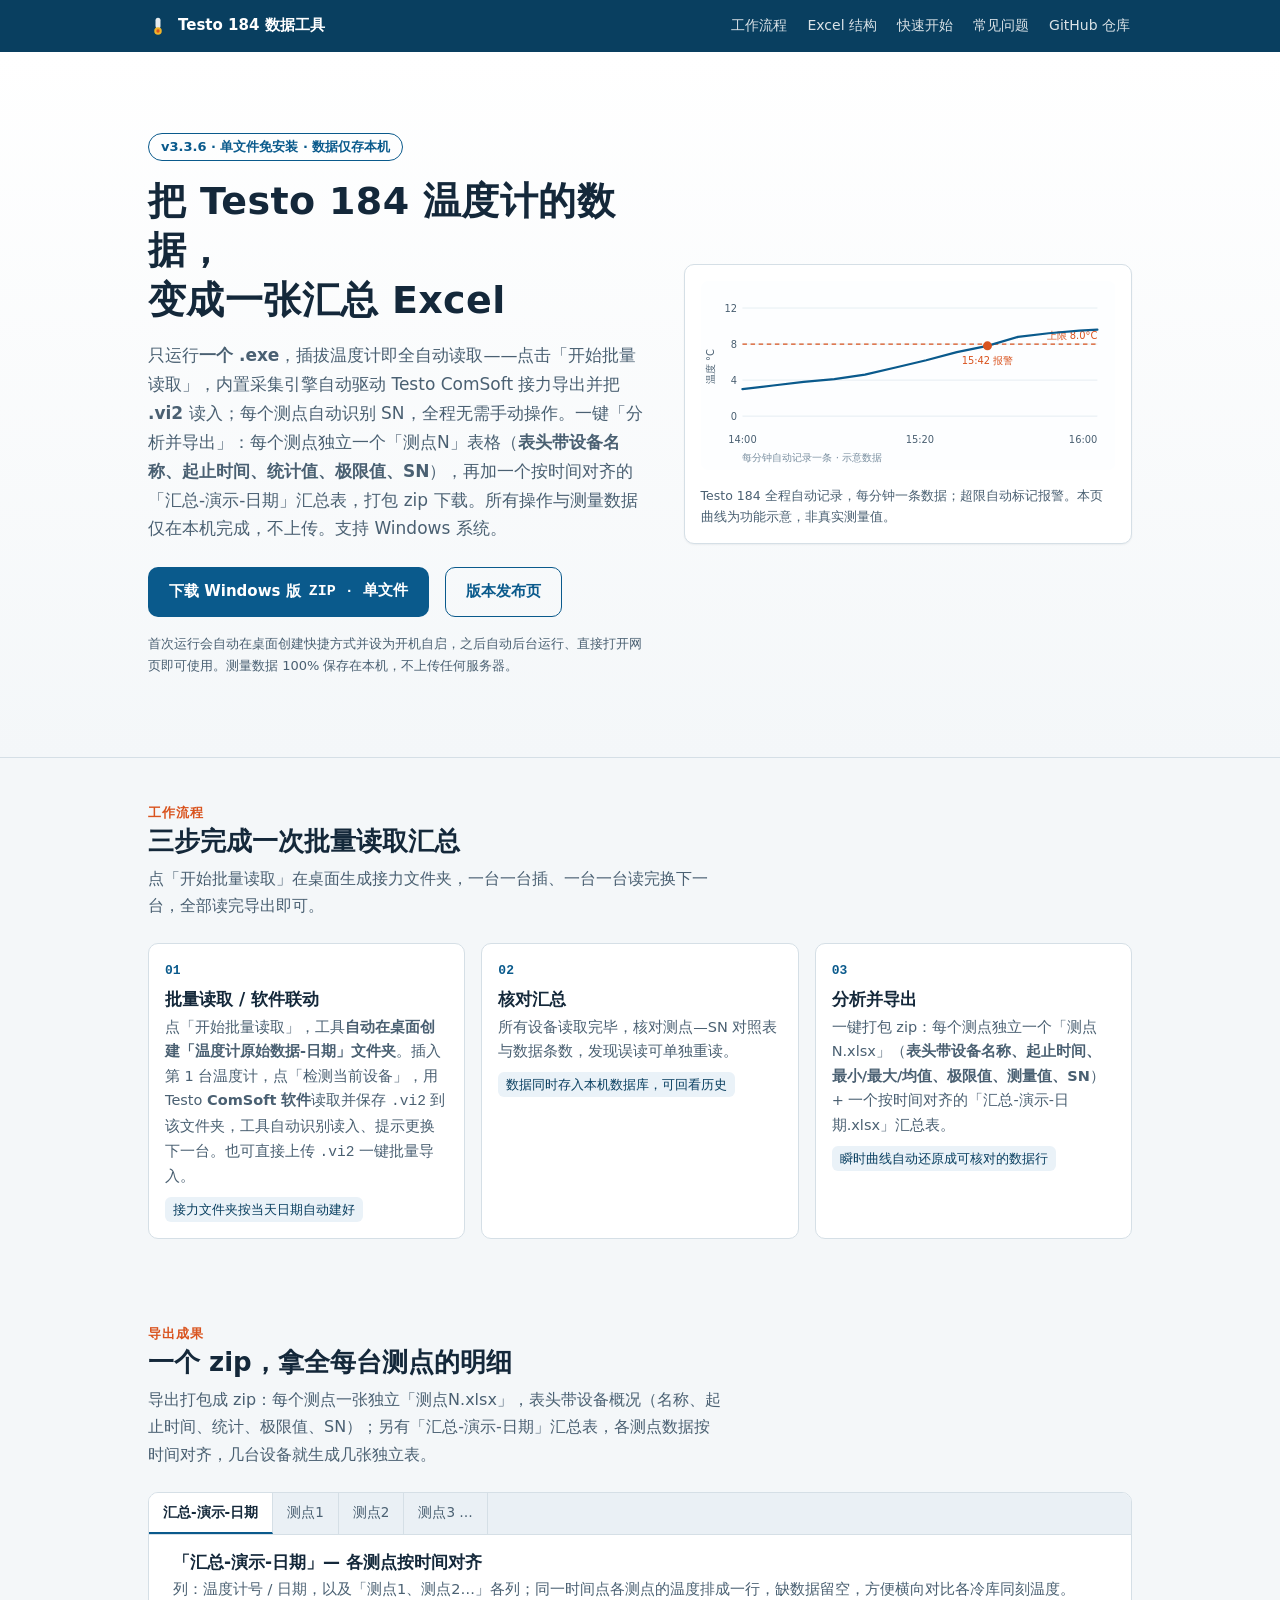
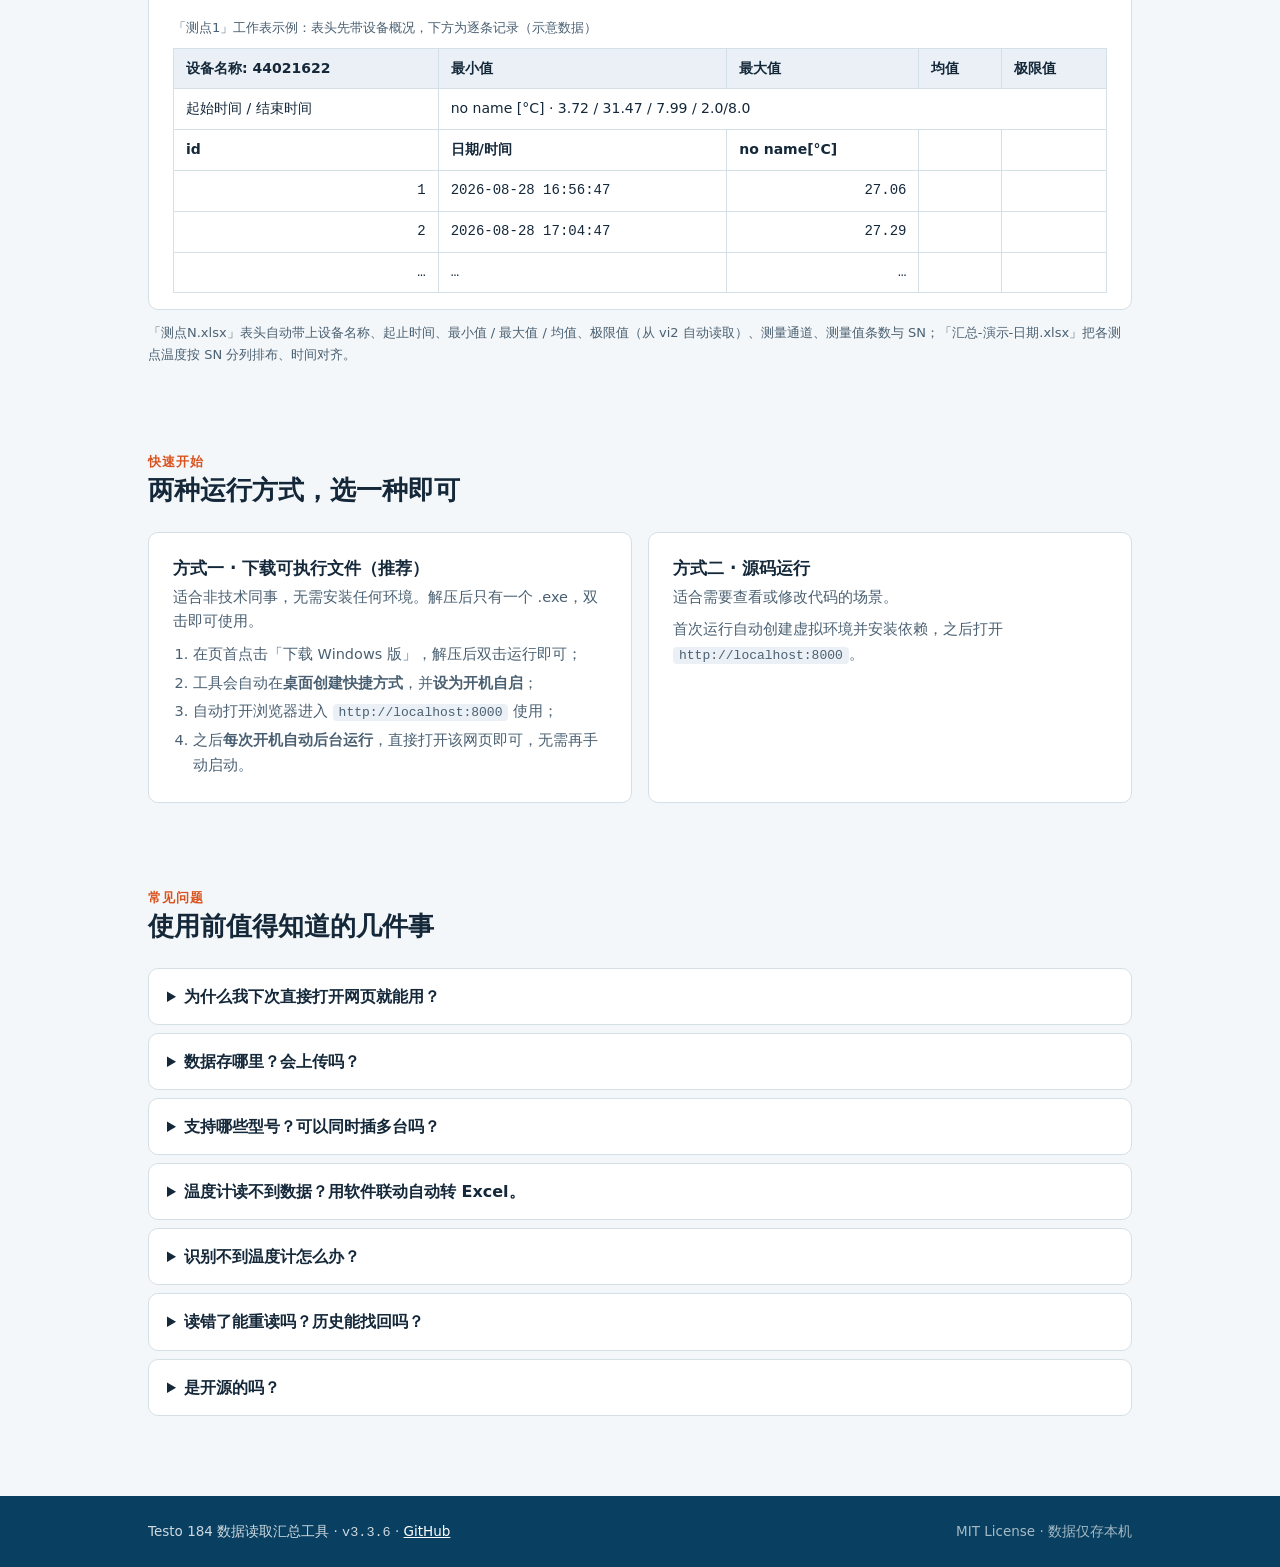
==== commit 308bda27: "v3.3.6 分享页更新" ====
--- a/index.html
+++ b/index.html
@@ -113,12 +113,12 @@
   <section class="hero" aria-labelledby="main-title">
     <div class="wrap">
       <div>
-        <span class="tag">v3.3.5 · 单文件免安装 · 数据仅存本机</span>
+        <span class="tag">v3.3.6 · 单文件免安装 · 数据仅存本机</span>
         <h1 id="main-title">把 Testo 184 温度计的数据，<br>变成一张汇总 Excel</h1>
         <p class="lead">只运行<b>一个 .exe</b>，插拔温度计即全自动读取——点击「开始批量读取」，内置采集引擎自动驱动 Testo ComSoft 接力导出并把 <b>.vi2</b> 读入；每个测点自动识别 SN，全程无需手动操作。一键「分析并导出」：每个测点独立一个「测点N」表格（<b>表头带设备名称、起止时间、统计值、极限值、SN</b>），再加一个按时间对齐的「汇总-演示-日期」汇总表，打包 zip 下载。所有操作与测量数据仅在本机完成，不上传。支持 Windows 系统。</p>
         <div class="dl-row">
-          <a class="btn btn-primary" href="https://github.com/makacy-999/testo184-data-tool/releases/download/v3.3.0/Testo184Tool-Windows-v3.3.5.zip" target="_blank" rel="noopener noreferrer">下载 Windows 版 <span class="num">ZIP · 单文件</span></a>
-          <a class="btn btn-ghost" href="https://github.com/makacy-999/testo184-data-tool/releases/tag/v3.3.5" target="_blank" rel="noopener noreferrer">版本发布页</a>
+          <a class="btn btn-primary" href="https://github.com/makacy-999/testo184-data-tool/releases/download/v3.3.0/Testo184Tool-Windows-v3.3.6.zip" target="_blank" rel="noopener noreferrer">下载 Windows 版 <span class="num">ZIP · 单文件</span></a>
+          <a class="btn btn-ghost" href="https://github.com/makacy-999/testo184-data-tool/releases/tag/v3.3.6" target="_blank" rel="noopener noreferrer">版本发布页</a>
         </div>
         <p class="meta-note">首次运行会自动在桌面创建快捷方式并设为开机自启，之后自动后台运行、直接打开网页即可使用。测量数据 100% 保存在本机，不上传任何服务器。</p>
       </div>
@@ -240,7 +240,7 @@
 
 <footer>
   <div class="wrap">
-    <div>Testo 184 数据读取汇总工具 · <span class="num">v3.3.5</span> · <a href="https://github.com/makacy-999/testo184-data-tool" target="_blank" rel="noopener noreferrer">GitHub</a></div>
+    <div>Testo 184 数据读取汇总工具 · <span class="num">v3.3.6</span> · <a href="https://github.com/makacy-999/testo184-data-tool" target="_blank" rel="noopener noreferrer">GitHub</a></div>
     <div class="lic">MIT License · 数据仅存本机</div>
   </div>
 </footer>
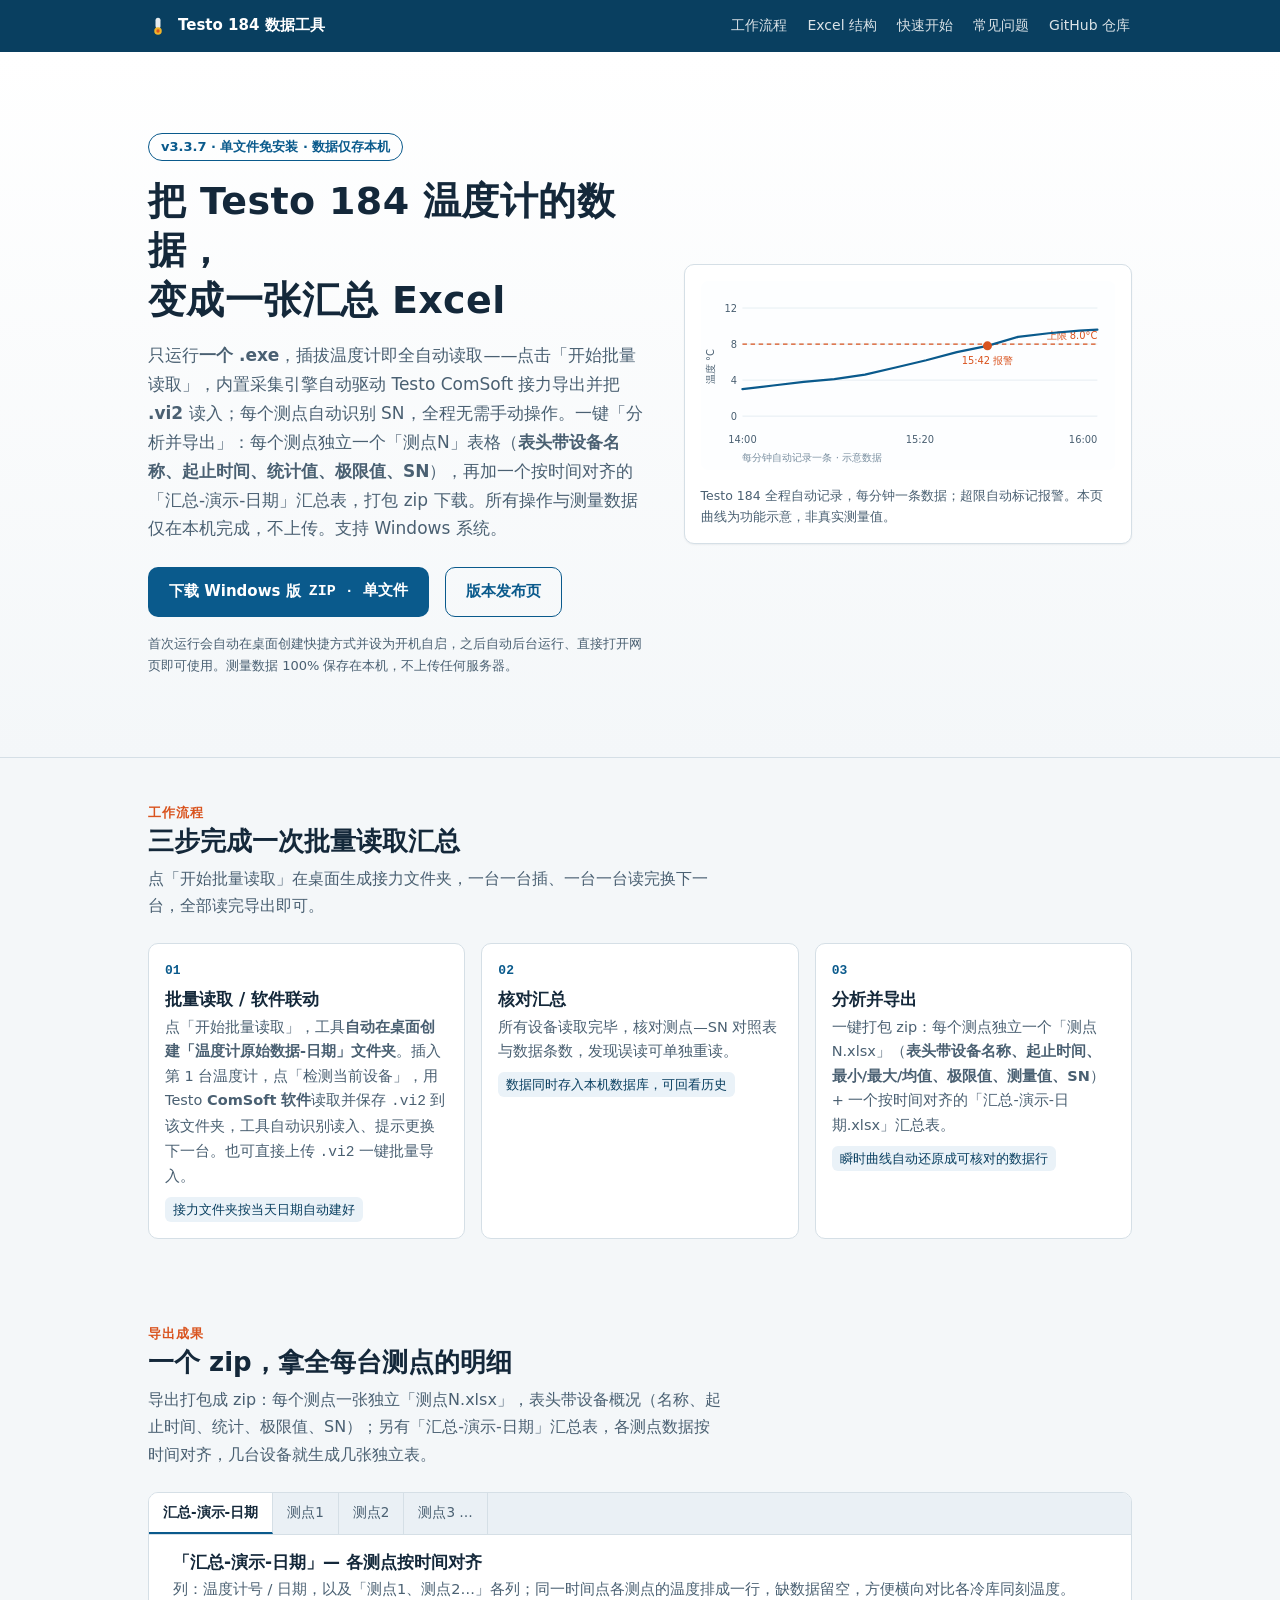
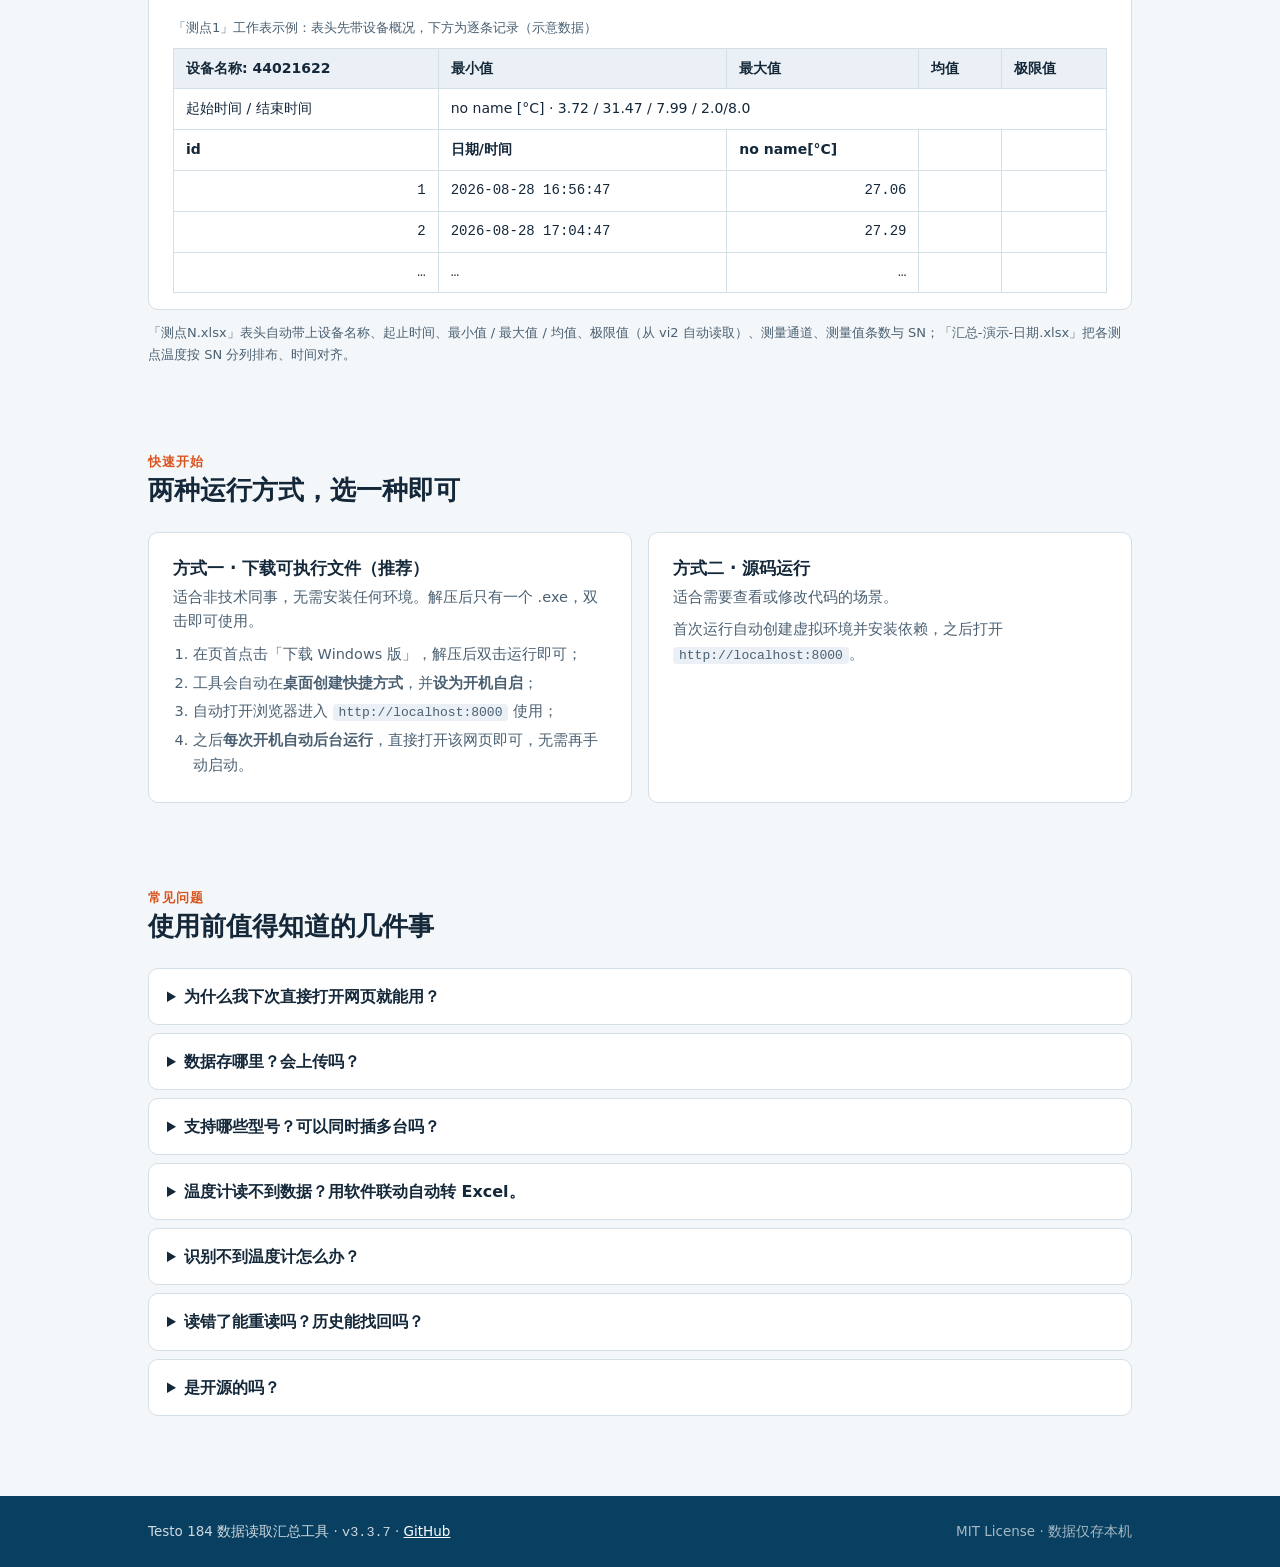
==== commit 20458c61: "v3.3.7 分享页" ====
--- a/index.html
+++ b/index.html
@@ -113,12 +113,12 @@
   <section class="hero" aria-labelledby="main-title">
     <div class="wrap">
       <div>
-        <span class="tag">v3.3.6 · 单文件免安装 · 数据仅存本机</span>
+        <span class="tag">v3.3.7 · 单文件免安装 · 数据仅存本机</span>
         <h1 id="main-title">把 Testo 184 温度计的数据，<br>变成一张汇总 Excel</h1>
         <p class="lead">只运行<b>一个 .exe</b>，插拔温度计即全自动读取——点击「开始批量读取」，内置采集引擎自动驱动 Testo ComSoft 接力导出并把 <b>.vi2</b> 读入；每个测点自动识别 SN，全程无需手动操作。一键「分析并导出」：每个测点独立一个「测点N」表格（<b>表头带设备名称、起止时间、统计值、极限值、SN</b>），再加一个按时间对齐的「汇总-演示-日期」汇总表，打包 zip 下载。所有操作与测量数据仅在本机完成，不上传。支持 Windows 系统。</p>
         <div class="dl-row">
-          <a class="btn btn-primary" href="https://github.com/makacy-999/testo184-data-tool/releases/download/v3.3.0/Testo184Tool-Windows-v3.3.6.zip" target="_blank" rel="noopener noreferrer">下载 Windows 版 <span class="num">ZIP · 单文件</span></a>
-          <a class="btn btn-ghost" href="https://github.com/makacy-999/testo184-data-tool/releases/tag/v3.3.6" target="_blank" rel="noopener noreferrer">版本发布页</a>
+          <a class="btn btn-primary" href="https://github.com/makacy-999/testo184-data-tool/releases/download/v3.3.0/Testo184Tool-Windows-v3.3.7.zip" target="_blank" rel="noopener noreferrer">下载 Windows 版 <span class="num">ZIP · 单文件</span></a>
+          <a class="btn btn-ghost" href="https://github.com/makacy-999/testo184-data-tool/releases/tag/v3.3.7" target="_blank" rel="noopener noreferrer">版本发布页</a>
         </div>
         <p class="meta-note">首次运行会自动在桌面创建快捷方式并设为开机自启，之后自动后台运行、直接打开网页即可使用。测量数据 100% 保存在本机，不上传任何服务器。</p>
       </div>
@@ -240,7 +240,7 @@
 
 <footer>
   <div class="wrap">
-    <div>Testo 184 数据读取汇总工具 · <span class="num">v3.3.6</span> · <a href="https://github.com/makacy-999/testo184-data-tool" target="_blank" rel="noopener noreferrer">GitHub</a></div>
+    <div>Testo 184 数据读取汇总工具 · <span class="num">v3.3.7</span> · <a href="https://github.com/makacy-999/testo184-data-tool" target="_blank" rel="noopener noreferrer">GitHub</a></div>
     <div class="lic">MIT License · 数据仅存本机</div>
   </div>
 </footer>
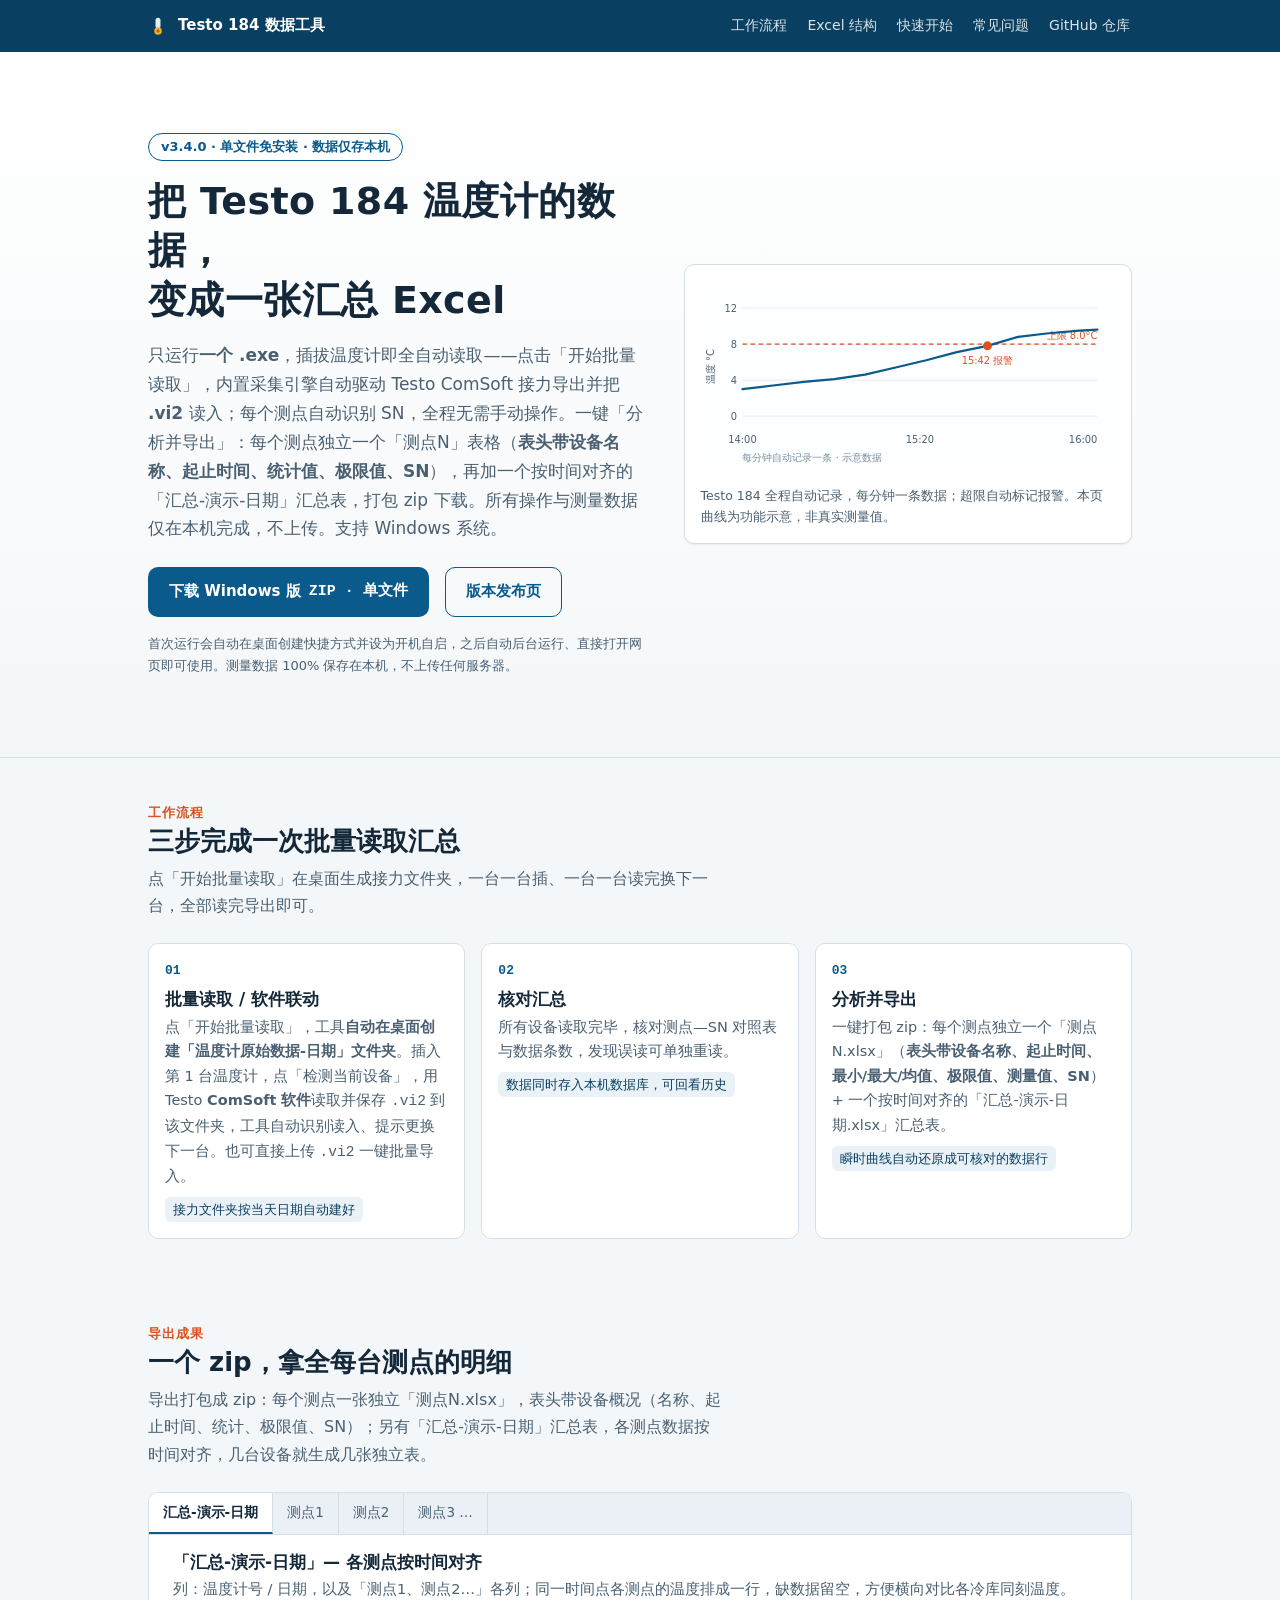
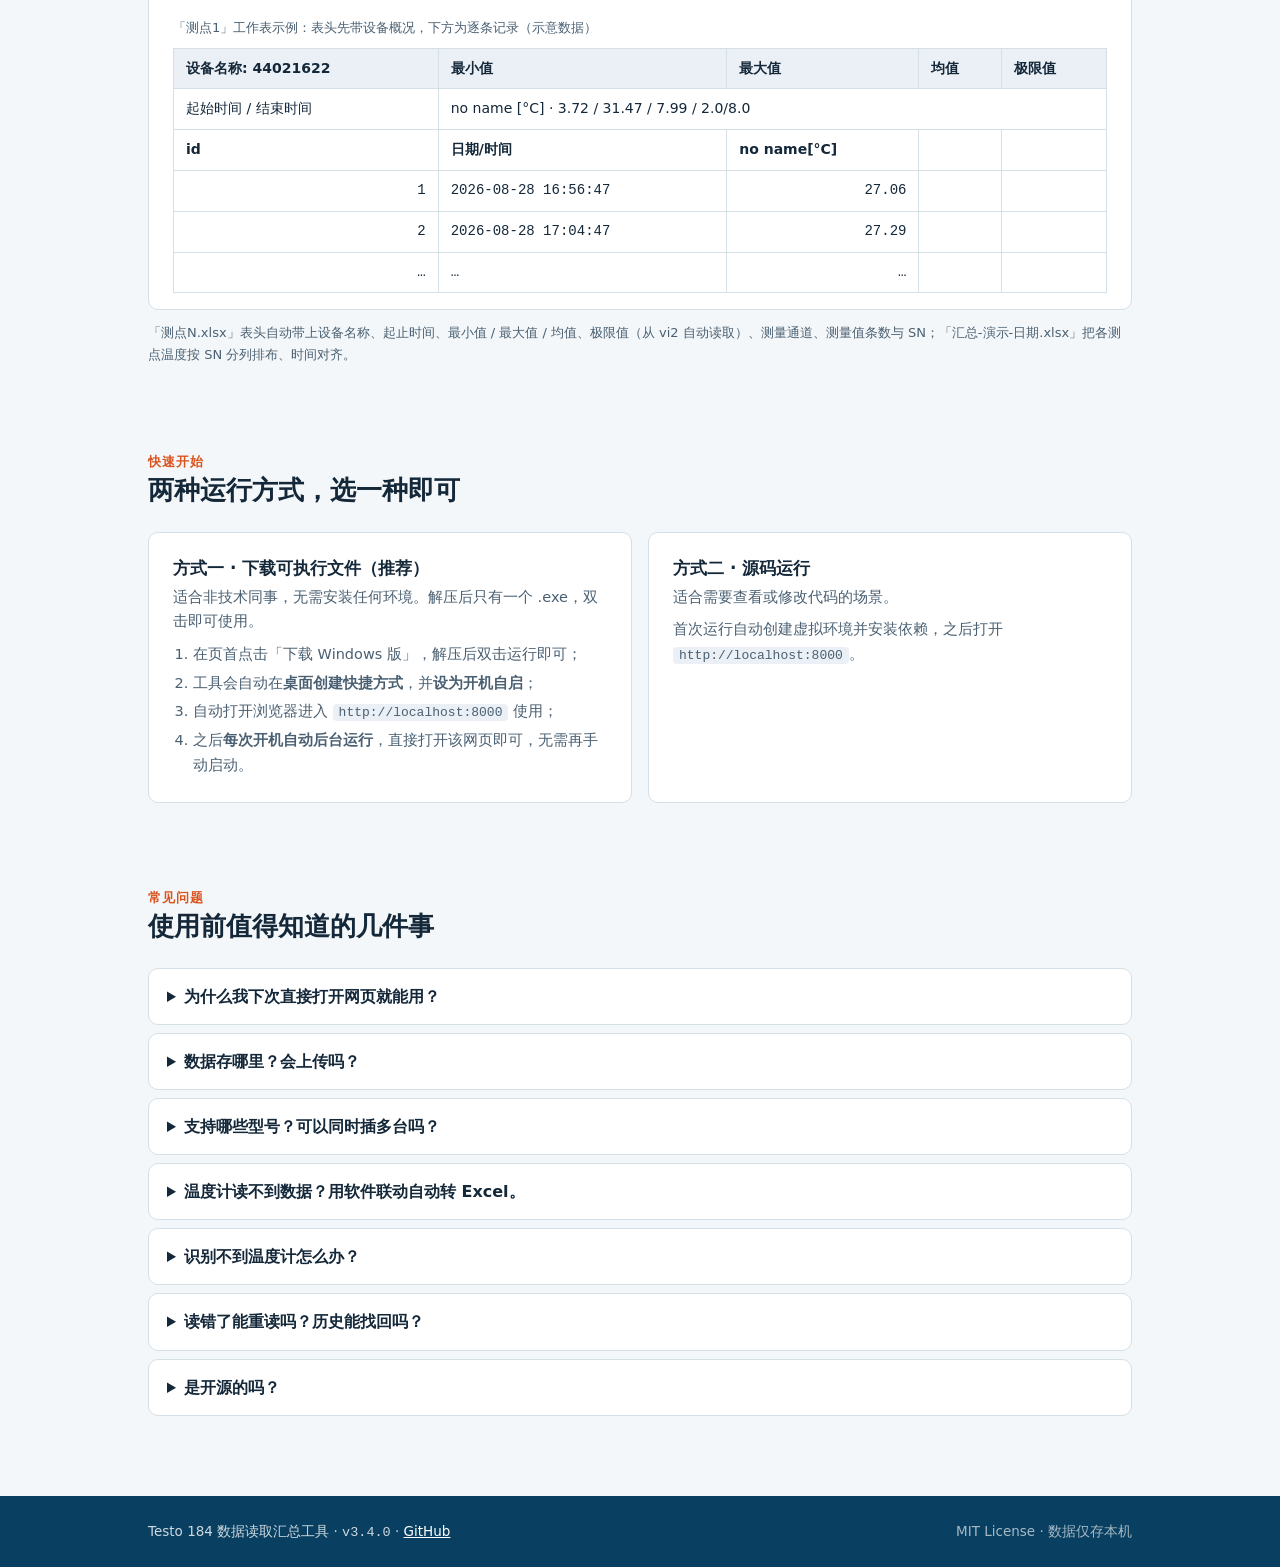
==== commit 3098248c: "v3.4.0 分享页" ====
--- a/index.html
+++ b/index.html
@@ -113,12 +113,12 @@
   <section class="hero" aria-labelledby="main-title">
     <div class="wrap">
       <div>
-        <span class="tag">v3.3.7 · 单文件免安装 · 数据仅存本机</span>
+        <span class="tag">v3.4.0 · 单文件免安装 · 数据仅存本机</span>
         <h1 id="main-title">把 Testo 184 温度计的数据，<br>变成一张汇总 Excel</h1>
         <p class="lead">只运行<b>一个 .exe</b>，插拔温度计即全自动读取——点击「开始批量读取」，内置采集引擎自动驱动 Testo ComSoft 接力导出并把 <b>.vi2</b> 读入；每个测点自动识别 SN，全程无需手动操作。一键「分析并导出」：每个测点独立一个「测点N」表格（<b>表头带设备名称、起止时间、统计值、极限值、SN</b>），再加一个按时间对齐的「汇总-演示-日期」汇总表，打包 zip 下载。所有操作与测量数据仅在本机完成，不上传。支持 Windows 系统。</p>
         <div class="dl-row">
-          <a class="btn btn-primary" href="https://github.com/makacy-999/testo184-data-tool/releases/download/v3.3.0/Testo184Tool-Windows-v3.3.7.zip" target="_blank" rel="noopener noreferrer">下载 Windows 版 <span class="num">ZIP · 单文件</span></a>
-          <a class="btn btn-ghost" href="https://github.com/makacy-999/testo184-data-tool/releases/tag/v3.3.7" target="_blank" rel="noopener noreferrer">版本发布页</a>
+          <a class="btn btn-primary" href="https://github.com/makacy-999/testo184-data-tool/releases/download/v3.3.0/Testo184Tool-Windows-v3.4.0.zip" target="_blank" rel="noopener noreferrer">下载 Windows 版 <span class="num">ZIP · 单文件</span></a>
+          <a class="btn btn-ghost" href="https://github.com/makacy-999/testo184-data-tool/releases/tag/v3.4.0" target="_blank" rel="noopener noreferrer">版本发布页</a>
         </div>
         <p class="meta-note">首次运行会自动在桌面创建快捷方式并设为开机自启，之后自动后台运行、直接打开网页即可使用。测量数据 100% 保存在本机，不上传任何服务器。</p>
       </div>
@@ -240,7 +240,7 @@
 
 <footer>
   <div class="wrap">
-    <div>Testo 184 数据读取汇总工具 · <span class="num">v3.3.7</span> · <a href="https://github.com/makacy-999/testo184-data-tool" target="_blank" rel="noopener noreferrer">GitHub</a></div>
+    <div>Testo 184 数据读取汇总工具 · <span class="num">v3.4.0</span> · <a href="https://github.com/makacy-999/testo184-data-tool" target="_blank" rel="noopener noreferrer">GitHub</a></div>
     <div class="lic">MIT License · 数据仅存本机</div>
   </div>
 </footer>
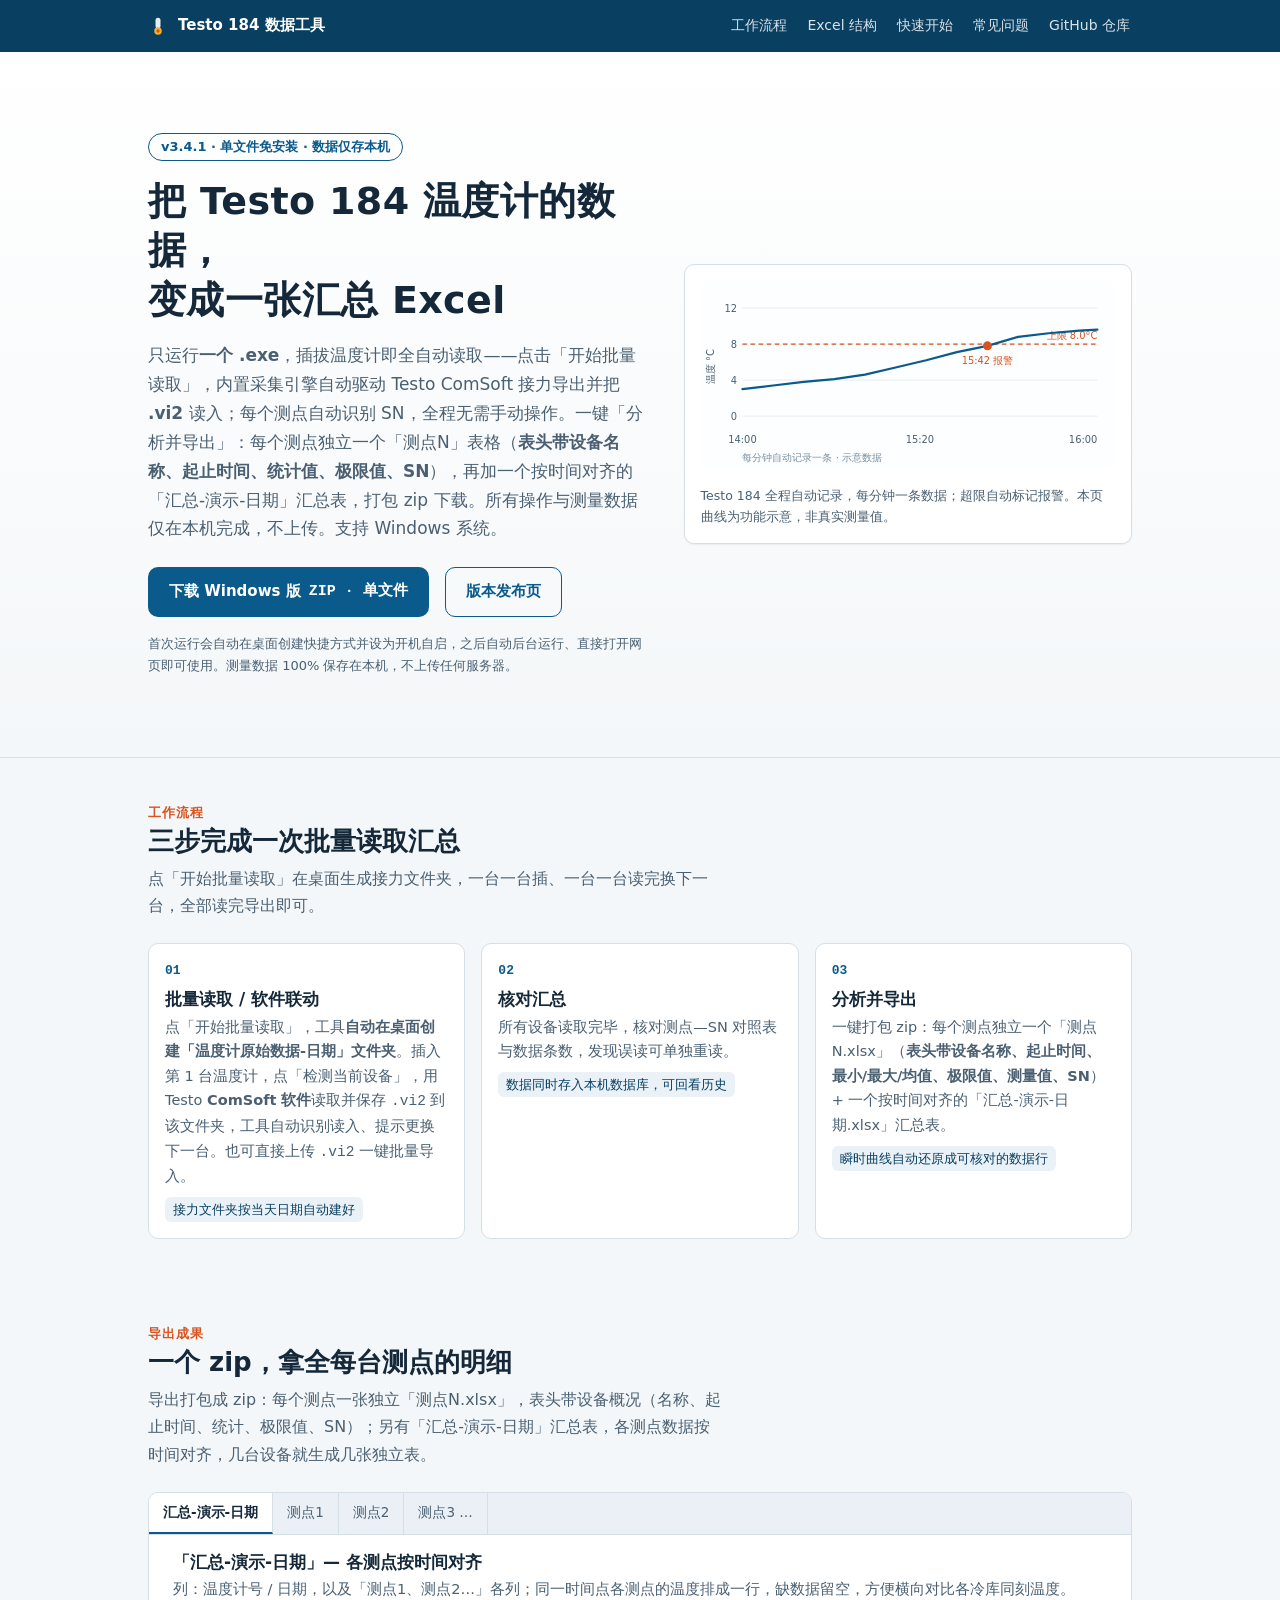
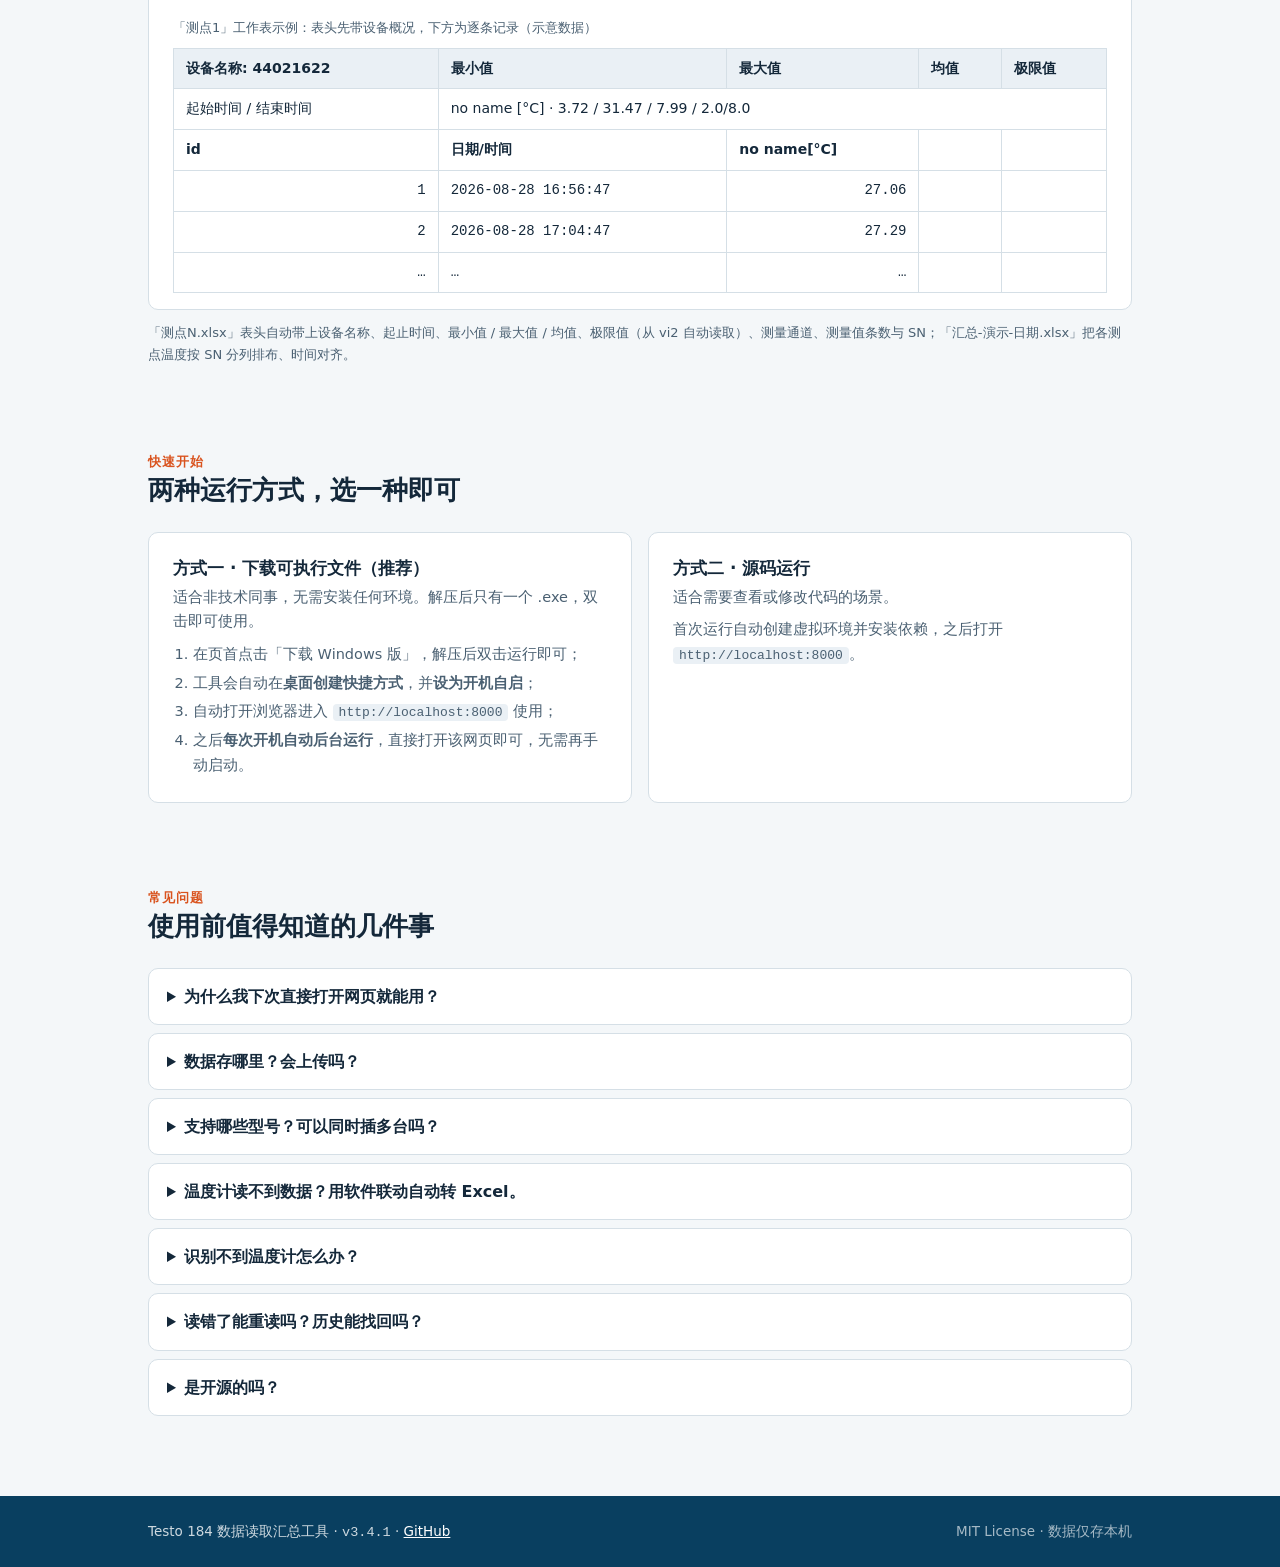
==== commit 8c3e17ef: "v3.4.1 分享页" ====
--- a/index.html
+++ b/index.html
@@ -113,12 +113,12 @@
   <section class="hero" aria-labelledby="main-title">
     <div class="wrap">
       <div>
-        <span class="tag">v3.4.0 · 单文件免安装 · 数据仅存本机</span>
+        <span class="tag">v3.4.1 · 单文件免安装 · 数据仅存本机</span>
         <h1 id="main-title">把 Testo 184 温度计的数据，<br>变成一张汇总 Excel</h1>
         <p class="lead">只运行<b>一个 .exe</b>，插拔温度计即全自动读取——点击「开始批量读取」，内置采集引擎自动驱动 Testo ComSoft 接力导出并把 <b>.vi2</b> 读入；每个测点自动识别 SN，全程无需手动操作。一键「分析并导出」：每个测点独立一个「测点N」表格（<b>表头带设备名称、起止时间、统计值、极限值、SN</b>），再加一个按时间对齐的「汇总-演示-日期」汇总表，打包 zip 下载。所有操作与测量数据仅在本机完成，不上传。支持 Windows 系统。</p>
         <div class="dl-row">
-          <a class="btn btn-primary" href="https://github.com/makacy-999/testo184-data-tool/releases/download/v3.3.0/Testo184Tool-Windows-v3.4.0.zip" target="_blank" rel="noopener noreferrer">下载 Windows 版 <span class="num">ZIP · 单文件</span></a>
-          <a class="btn btn-ghost" href="https://github.com/makacy-999/testo184-data-tool/releases/tag/v3.4.0" target="_blank" rel="noopener noreferrer">版本发布页</a>
+          <a class="btn btn-primary" href="https://github.com/makacy-999/testo184-data-tool/releases/download/v3.3.0/Testo184Tool-Windows-v3.4.1.zip" target="_blank" rel="noopener noreferrer">下载 Windows 版 <span class="num">ZIP · 单文件</span></a>
+          <a class="btn btn-ghost" href="https://github.com/makacy-999/testo184-data-tool/releases/tag/v3.4.1" target="_blank" rel="noopener noreferrer">版本发布页</a>
         </div>
         <p class="meta-note">首次运行会自动在桌面创建快捷方式并设为开机自启，之后自动后台运行、直接打开网页即可使用。测量数据 100% 保存在本机，不上传任何服务器。</p>
       </div>
@@ -240,7 +240,7 @@
 
 <footer>
   <div class="wrap">
-    <div>Testo 184 数据读取汇总工具 · <span class="num">v3.4.0</span> · <a href="https://github.com/makacy-999/testo184-data-tool" target="_blank" rel="noopener noreferrer">GitHub</a></div>
+    <div>Testo 184 数据读取汇总工具 · <span class="num">v3.4.1</span> · <a href="https://github.com/makacy-999/testo184-data-tool" target="_blank" rel="noopener noreferrer">GitHub</a></div>
     <div class="lic">MIT License · 数据仅存本机</div>
   </div>
 </footer>
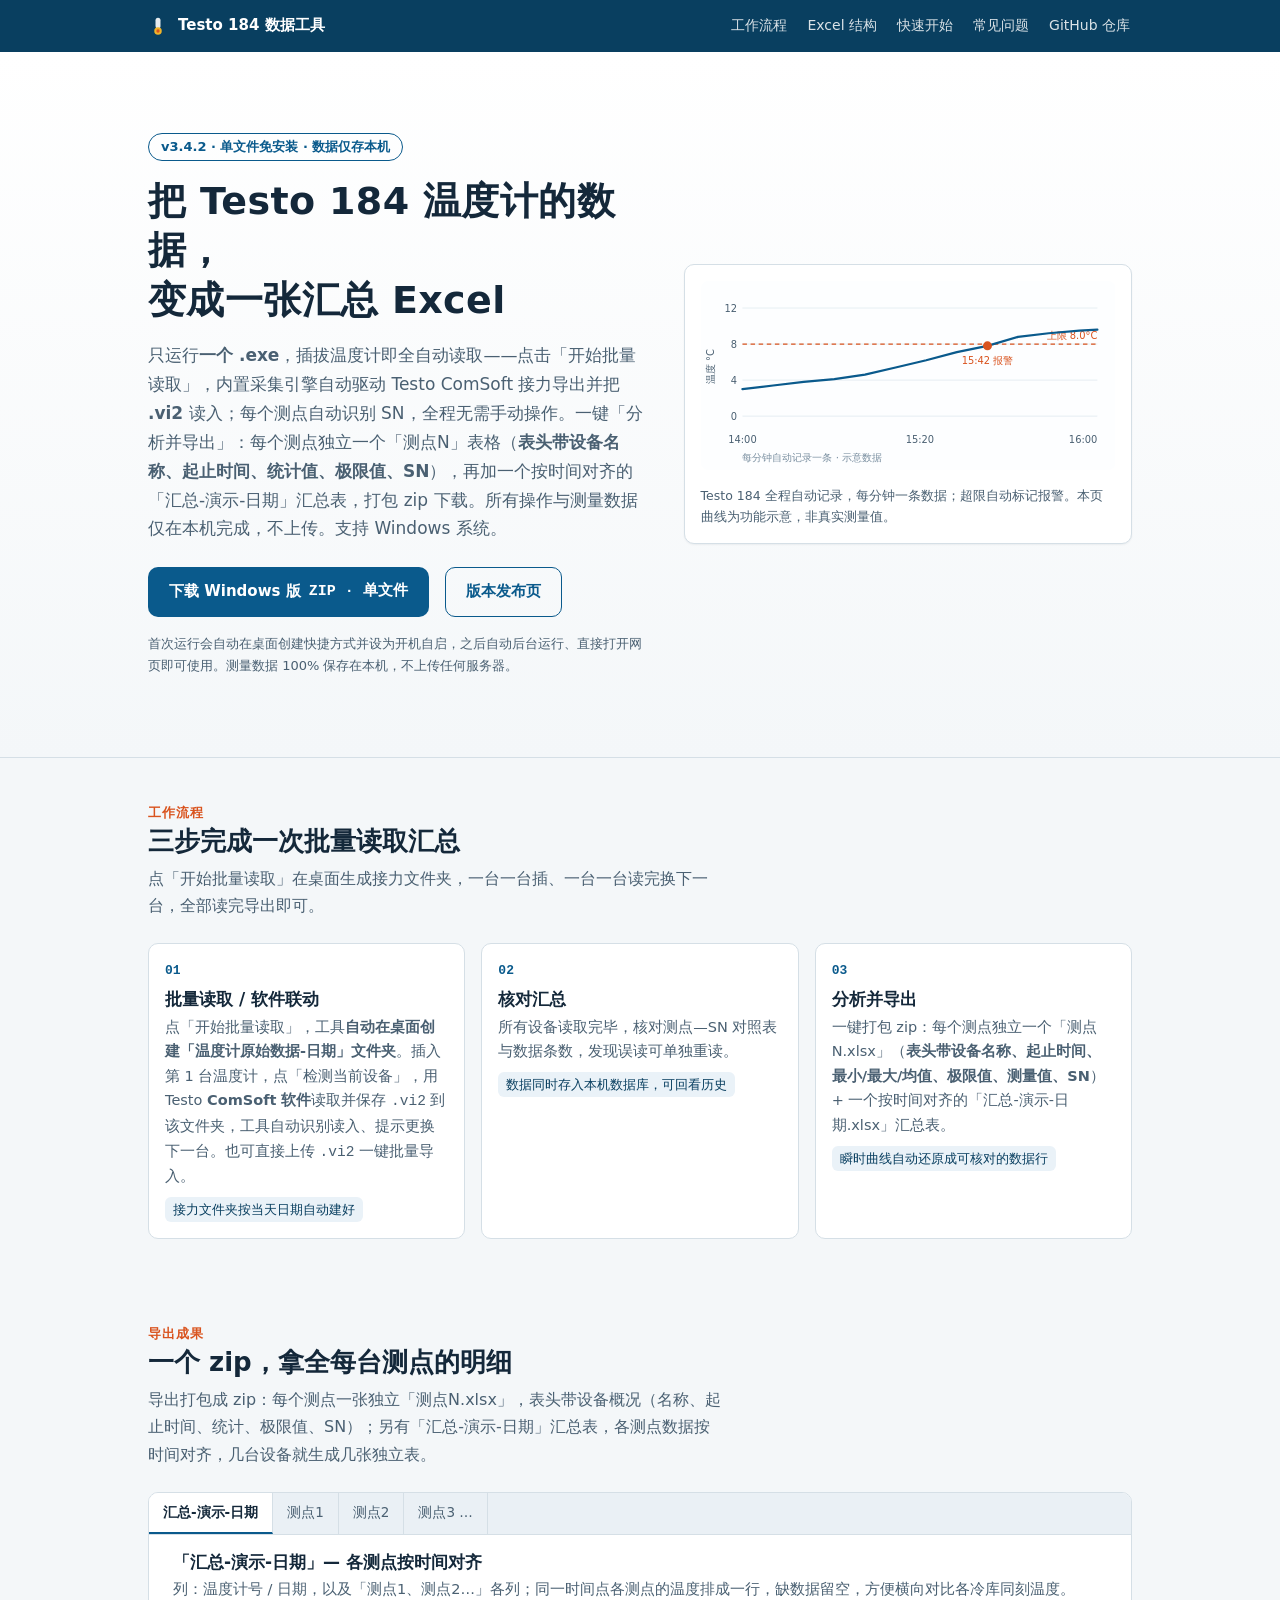
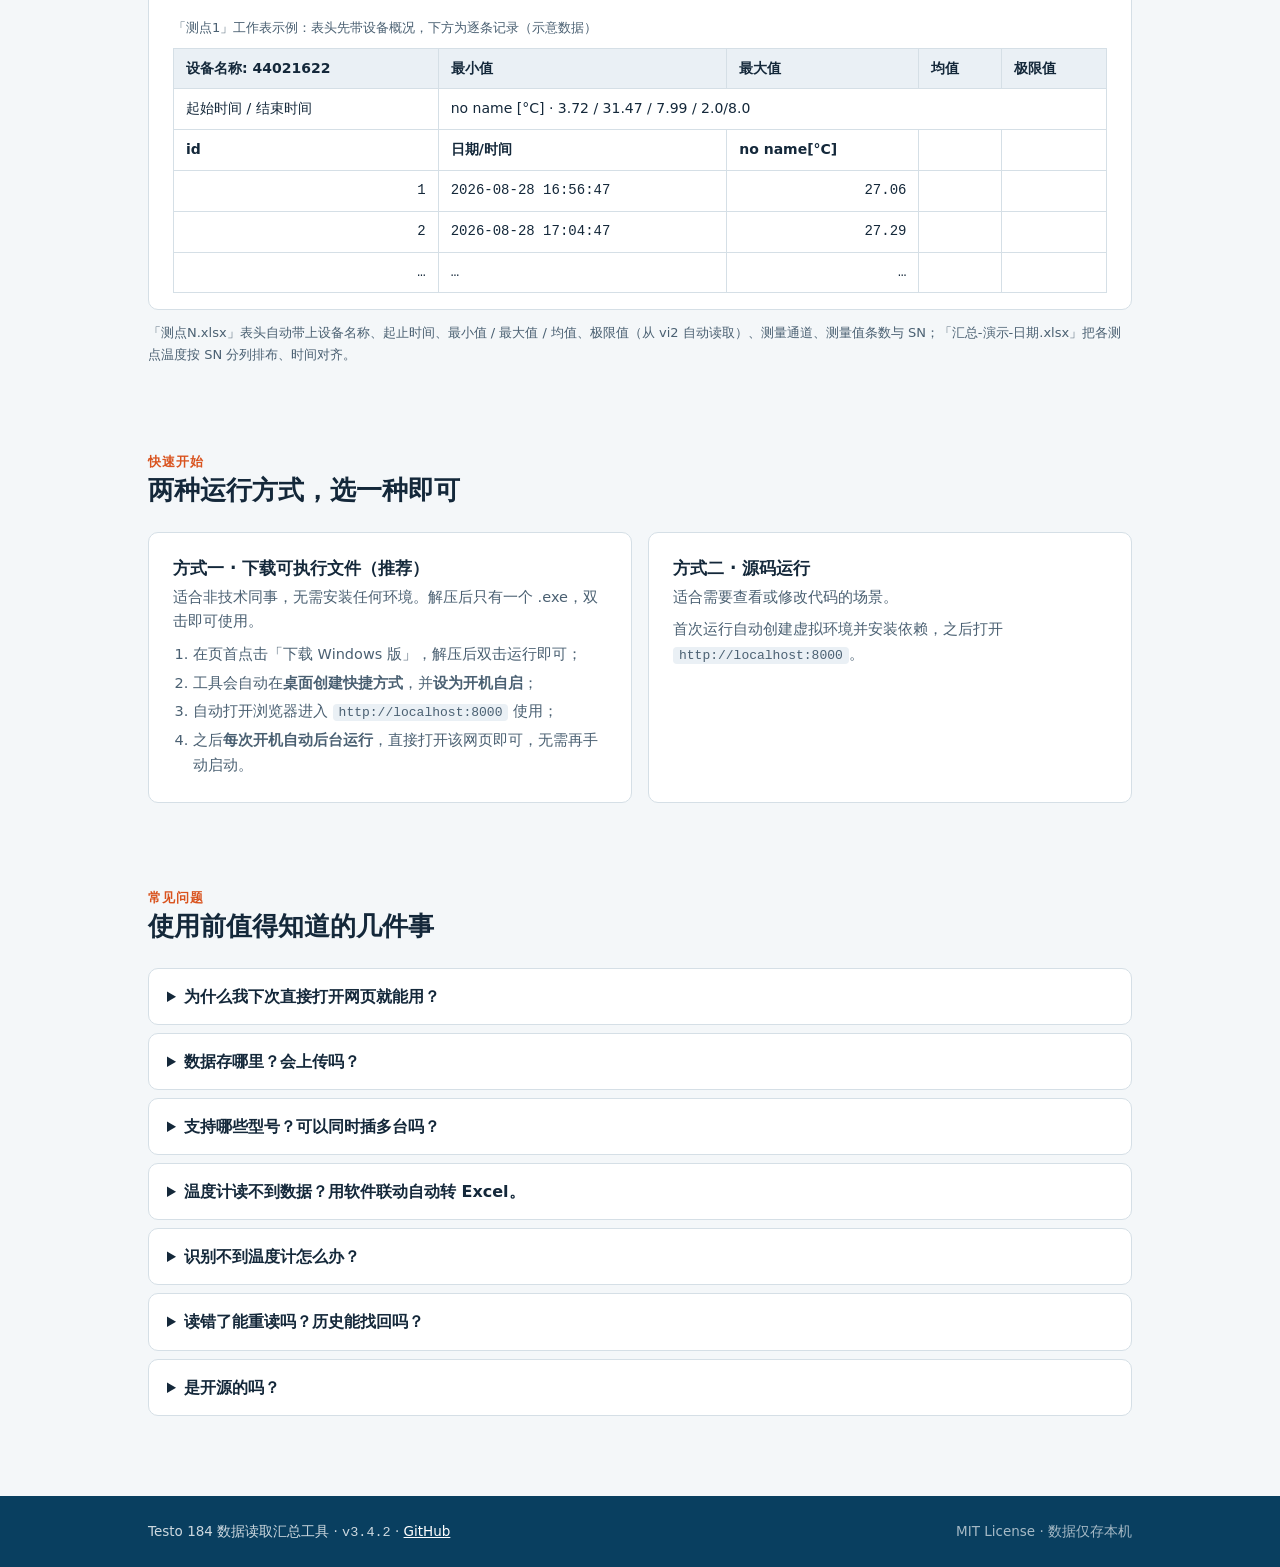
==== commit af0b4343: "v3.4.2 分享页" ====
--- a/index.html
+++ b/index.html
@@ -113,12 +113,12 @@
   <section class="hero" aria-labelledby="main-title">
     <div class="wrap">
       <div>
-        <span class="tag">v3.4.1 · 单文件免安装 · 数据仅存本机</span>
+        <span class="tag">v3.4.2 · 单文件免安装 · 数据仅存本机</span>
         <h1 id="main-title">把 Testo 184 温度计的数据，<br>变成一张汇总 Excel</h1>
         <p class="lead">只运行<b>一个 .exe</b>，插拔温度计即全自动读取——点击「开始批量读取」，内置采集引擎自动驱动 Testo ComSoft 接力导出并把 <b>.vi2</b> 读入；每个测点自动识别 SN，全程无需手动操作。一键「分析并导出」：每个测点独立一个「测点N」表格（<b>表头带设备名称、起止时间、统计值、极限值、SN</b>），再加一个按时间对齐的「汇总-演示-日期」汇总表，打包 zip 下载。所有操作与测量数据仅在本机完成，不上传。支持 Windows 系统。</p>
         <div class="dl-row">
-          <a class="btn btn-primary" href="https://github.com/makacy-999/testo184-data-tool/releases/download/v3.3.0/Testo184Tool-Windows-v3.4.1.zip" target="_blank" rel="noopener noreferrer">下载 Windows 版 <span class="num">ZIP · 单文件</span></a>
-          <a class="btn btn-ghost" href="https://github.com/makacy-999/testo184-data-tool/releases/tag/v3.4.1" target="_blank" rel="noopener noreferrer">版本发布页</a>
+          <a class="btn btn-primary" href="https://github.com/makacy-999/testo184-data-tool/releases/download/v3.3.0/Testo184Tool-Windows-v3.4.2.zip" target="_blank" rel="noopener noreferrer">下载 Windows 版 <span class="num">ZIP · 单文件</span></a>
+          <a class="btn btn-ghost" href="https://github.com/makacy-999/testo184-data-tool/releases/tag/v3.4.2" target="_blank" rel="noopener noreferrer">版本发布页</a>
         </div>
         <p class="meta-note">首次运行会自动在桌面创建快捷方式并设为开机自启，之后自动后台运行、直接打开网页即可使用。测量数据 100% 保存在本机，不上传任何服务器。</p>
       </div>
@@ -240,7 +240,7 @@
 
 <footer>
   <div class="wrap">
-    <div>Testo 184 数据读取汇总工具 · <span class="num">v3.4.1</span> · <a href="https://github.com/makacy-999/testo184-data-tool" target="_blank" rel="noopener noreferrer">GitHub</a></div>
+    <div>Testo 184 数据读取汇总工具 · <span class="num">v3.4.2</span> · <a href="https://github.com/makacy-999/testo184-data-tool" target="_blank" rel="noopener noreferrer">GitHub</a></div>
     <div class="lic">MIT License · 数据仅存本机</div>
   </div>
 </footer>
